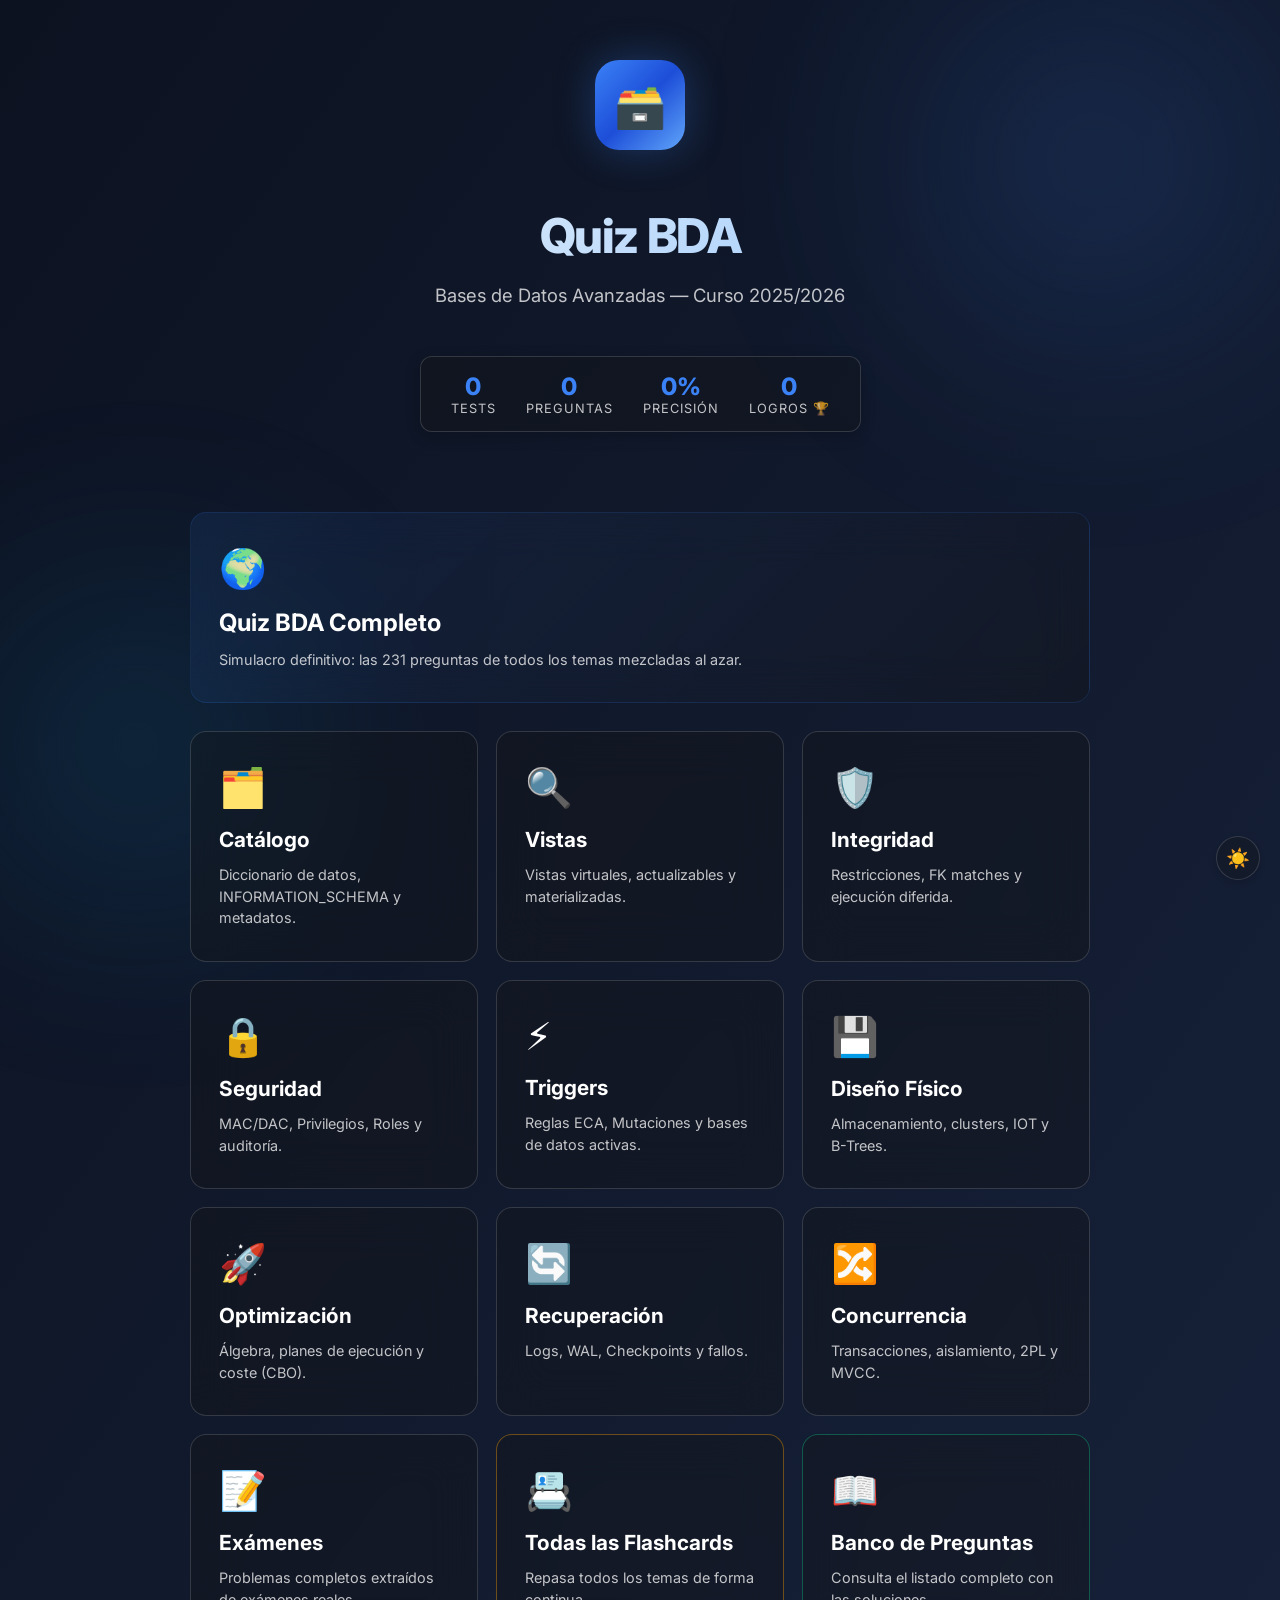
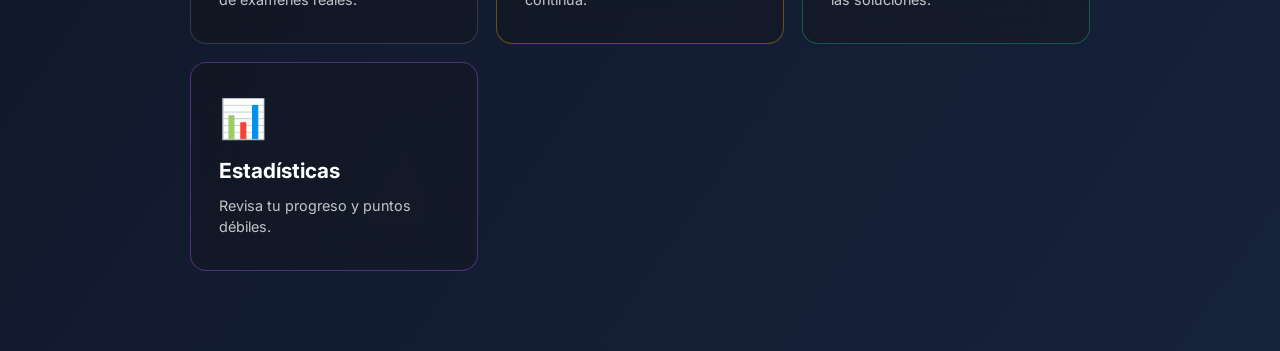
==== index.html @ 06d19cf5 "initial commit" ====
<!DOCTYPE html>
<html lang="es">
<head>
  <meta charset="UTF-8">
  <meta name="viewport" content="width=device-width, initial-scale=1.0">
  <title>Quiz BDA — Portal de Estudio</title>
  <meta name="description" content="Portal de estudio interactivo para Bases de Datos Avanzadas. Quizzes, estadísticas y banco de preguntas para preparar el examen.">
  <link href="https://fonts.googleapis.com/css2?family=Inter:wght@300;400;500;600;700;800&display=swap" rel="stylesheet">
  <link rel="stylesheet" href="shared/shared.css">
  <script src="shared/shared.js"></script>
  <style>
    :root {
      --bg-primary: #0a0e1a;
      --bg-secondary: #111827;
      --bg-card: #1a1f35;
      --text-primary: #f3f4f6;
      --text-secondary: #9ca3af;
      --accent: #3b82f6;
      --accent-glow: rgba(59, 130, 246, 0.3);
      --radius-lg: 16px;
      --radius-xl: 24px;
      --border-subtle: rgba(255, 255, 255, 0.08);
    }
    html {
      background: #0c1220;
      overscroll-behavior: none;
    }
    body {
      margin: 0;
      padding: 0;
      font-family: 'Inter', -apple-system, system-ui, sans-serif;
      background: linear-gradient(125deg, #0c1220, #1a2744, #0d3b66, #1b2838);
      color: var(--text-primary);
      min-height: 100vh;
    }
    .bg-glow {
      position: fixed;
      border-radius: 50%;
      filter: blur(120px);
      opacity: 0.4;
      pointer-events: none;
      z-index: 0;
    }
    .bg-glow-1 {
      width: 500px; height: 500px;
      background: radial-gradient(circle, rgba(59,130,246,0.25), transparent 70%);
      top: -10%; right: -5%;
    }
    .bg-glow-2 {
      width: 400px; height: 400px;
      background: radial-gradient(circle, rgba(14,165,233,0.2), transparent 70%);
      bottom: -5%; left: -5%;
    }
    .container {
      max-width: 900px;
      margin: 0 auto;
      padding: 60px 24px 80px;
      position: relative;
      z-index: 1;
    }
    .hero {
      text-align: center;
      margin-bottom: 50px;
    }
    .hero-badge {
      display: inline-flex;
      align-items: center;
      justify-content: center;
      width: 90px;
      height: 90px;
      border-radius: var(--radius-xl);
      background: linear-gradient(135deg, #3b82f6, #1d4ed8, #60a5fa);
      box-shadow: 0 0 40px var(--accent-glow);
      margin-bottom: 24px;
      animation: pulse-glow 3s ease-in-out infinite;
    }
    @keyframes pulse-glow {
      0%, 100% { box-shadow: 0 0 20px var(--accent-glow); }
      50% { box-shadow: 0 0 50px var(--accent-glow); }
    }
    .hero-icon { font-size: 42px; }
    .hero-title {
      font-size: clamp(2rem, 5vw, 3rem);
      font-weight: 800;
      background: linear-gradient(135deg, #f1f5f9, #93c5fd);
      -webkit-background-clip: text;
      -webkit-text-fill-color: transparent;
      letter-spacing: -0.03em;
      margin-bottom: 8px;
    }
    .hero-subtitle {
      font-size: 1.15rem;
      color: var(--text-secondary);
      font-weight: 400;
      margin-bottom: 24px;
    }
    /* Stats Widget Container */
    .stats-container {
      display: flex;
      justify-content: center;
      margin-bottom: 50px;
    }
    /* Bento Grid */
    .bento-grid {
      display: grid;
      grid-template-columns: repeat(2, 1fr);
      gap: 18px;
    }
    .bento-card {
      background: rgba(20, 20, 20, 0.35);
      backdrop-filter: blur(24px);
      -webkit-backdrop-filter: blur(24px);
      border: 1px solid var(--border-subtle);
      border-radius: var(--radius-lg);
      padding: 32px 28px;
      text-decoration: none;
      color: var(--text-primary);
      display: flex;
      flex-direction: column;
      gap: 12px;
      transition: all 0.35s cubic-bezier(0.4, 0, 0.2, 1);
      position: relative;
      overflow: hidden;
    }
    .bento-card::before {
      content: '';
      position: absolute;
      inset: 0;
      background: linear-gradient(135deg, rgba(59,130,246,0.15), transparent);
      opacity: 0;
      transition: opacity 0.3s;
    }
    .bento-card:hover {
      transform: translateY(-6px);
      box-shadow: 0 20px 40px rgba(0, 0, 0, 0.4), 0 0 30px var(--accent-glow);
      border-color: rgba(59, 130, 246, 0.3);
    }
    .bento-card:hover::before { opacity: 1; }
    .bento-card > * { position: relative; z-index: 1; }
    .bento-card-icon { font-size: 2.4rem; margin-bottom: 4px; }
    .bento-card-title { font-size: 1.3rem; font-weight: 700; }
    .bento-card-desc { font-size: 0.9rem; color: var(--text-secondary); line-height: 1.5; }
    .bento-card.featured {
      grid-column: 1 / -1;
      background: linear-gradient(135deg, rgba(59,130,246,0.1), rgba(20,20,20,0.35));
      border-color: rgba(59, 130, 246, 0.15);
    }
    .bento-card.featured .bento-card-title {
      font-size: 1.5rem;
    }
    .bento-card-badge {
      display: inline-block;
      padding: 4px 12px;
      background: rgba(59,130,246,0.15);
      color: #93c5fd;
      border-radius: 50px;
      font-size: 0.75rem;
      font-weight: 600;
      text-transform: uppercase;
      letter-spacing: 0.05em;
    }
    @media (max-width: 640px) {
      .bento-grid {
        grid-template-columns: 1fr;
      }
      .hero-badge {
        width: 70px; height: 70px;
      }
      .hero-icon { font-size: 32px; }
      .bento-card { padding: 24px 20px; }
      .container { padding: 40px 16px 60px; }
    }
    /* Light Theme */
    body.light-theme {
      background: #f0f4f8;
    }
    body.light-theme .bento-card {
      background: #ffffff;
      border-color: rgba(0,0,0,0.08);
      box-shadow: 0 2px 8px rgba(0,0,0,0.05);
    }
    body.light-theme .bento-card:hover {
      box-shadow: 0 12px 30px rgba(0,0,0,0.12);
    }
    body.light-theme .bento-card::before {
      background: linear-gradient(135deg, rgba(59,130,246,0.05), transparent);
    }
    body.light-theme .hero-title {
      background: none;
      -webkit-text-fill-color: #111827;
    }
    body.light-theme .bento-card-title { color: #111827; }
    body.light-theme .bento-card-desc { color: #6b7280; }
  </style>
</head>
<body>
  <div class="bg-glow bg-glow-1"></div>
  <div class="bg-glow bg-glow-2"></div>

  <div class="container">
    <div class="hero">
      <div class="hero-badge"><span class="hero-icon">🗃️</span></div>
      <h1 class="hero-title">Quiz BDA</h1>
      <p class="hero-subtitle">Bases de Datos Avanzadas — Curso 2025/2026</p>
    </div>

    <div class="stats-container">
      <div id="stats-widget"></div>
    </div>

    <div class="bento-grid" style="grid-template-columns: repeat(auto-fit, minmax(250px, 1fr));">
      <!-- GLOBAL Y HERRAMIENTAS FRONTALES -->
      <a href="quiz-bda/index.html?mode=all" class="bento-card featured" style="grid-column: 1 / -1; margin-bottom: 10px;">
        <span class="bento-card-icon">🌍</span>
        <span class="bento-card-title">Quiz BDA Completo</span>
        <span class="bento-card-desc">Simulacro definitivo: las 231 preguntas de todos los temas mezcladas al azar.</span>
      </a>
      <a href="quiz-bda/index.html?mode=category&category=catalogo" class="bento-card">
        <span class="bento-card-icon">🗂️</span>
        <span class="bento-card-title">Catálogo</span>
        <span class="bento-card-desc">Diccionario de datos, INFORMATION_SCHEMA y metadatos.</span>
      </a>
      <a href="quiz-bda/index.html?mode=category&category=vistas" class="bento-card">
        <span class="bento-card-icon">🔍</span>
        <span class="bento-card-title">Vistas</span>
        <span class="bento-card-desc">Vistas virtuales, actualizables y materializadas.</span>
      </a>
      <a href="quiz-bda/index.html?mode=category&category=integridade" class="bento-card">
        <span class="bento-card-icon">🛡️</span>
        <span class="bento-card-title">Integridad</span>
        <span class="bento-card-desc">Restricciones, FK matches y ejecución diferida.</span>
      </a>
      <a href="quiz-bda/index.html?mode=category&category=seguridade" class="bento-card">
        <span class="bento-card-icon">🔒</span>
        <span class="bento-card-title">Seguridad</span>
        <span class="bento-card-desc">MAC/DAC, Privilegios, Roles y auditoría.</span>
      </a>
      <a href="quiz-bda/index.html?mode=category&category=activas" class="bento-card">
        <span class="bento-card-icon">⚡</span>
        <span class="bento-card-title">Triggers</span>
        <span class="bento-card-desc">Reglas ECA, Mutaciones y bases de datos activas.</span>
      </a>
      <a href="quiz-bda/index.html?mode=category&category=desenofisico" class="bento-card">
        <span class="bento-card-icon">💾</span>
        <span class="bento-card-title">Diseño Físico</span>
        <span class="bento-card-desc">Almacenamiento, clusters, IOT y B-Trees.</span>
      </a>
      <a href="quiz-bda/index.html?mode=category&category=optimizacion" class="bento-card">
        <span class="bento-card-icon">🚀</span>
        <span class="bento-card-title">Optimización</span>
        <span class="bento-card-desc">Álgebra, planes de ejecución y coste (CBO).</span>
      </a>
      <a href="quiz-bda/index.html?mode=category&category=recuperacion" class="bento-card">
        <span class="bento-card-icon">🔄</span>
        <span class="bento-card-title">Recuperación</span>
        <span class="bento-card-desc">Logs, WAL, Checkpoints y fallos.</span>
      </a>
      <a href="quiz-bda/index.html?mode=category&category=concorrencia" class="bento-card">
        <span class="bento-card-icon">🔀</span>
        <span class="bento-card-title">Concurrencia</span>
        <span class="bento-card-desc">Transacciones, aislamiento, 2PL y MVCC.</span>
      </a>
      <a href="quiz-bda/index.html?mode=category&category=examen" class="bento-card">
        <span class="bento-card-icon">📝</span>
        <span class="bento-card-title">Exámenes</span>
        <span class="bento-card-desc">Problemas completos extraídos de exámenes reales.</span>
      </a>

      <!-- HERRAMIENTAS -->
      <a href="shared/flashcards.html" class="bento-card" style="border-color: rgba(245, 158, 11, 0.4);">
        <span class="bento-card-icon">📇</span>
        <span class="bento-card-title">Todas las Flashcards</span>
        <span class="bento-card-desc">Repasa todos los temas de forma continua.</span>
      </a>
      <a href="banco-preguntas/index.html" class="bento-card" style="border-color: rgba(16, 185, 129, 0.4);">
        <span class="bento-card-icon">📖</span>
        <span class="bento-card-title">Banco de Preguntas</span>
        <span class="bento-card-desc">Consulta el listado completo con las soluciones.</span>
      </a>
      <a href="estadisticas/index.html" class="bento-card" style="border-color: rgba(168, 85, 247, 0.4);">
        <span class="bento-card-icon">📊</span>
        <span class="bento-card-title">Estadísticas</span>
        <span class="bento-card-desc">Revisa tu progreso y puntos débiles.</span>
      </a>
    </div>
  </div>

  <!-- Modal Chooser -->
  <div id="choice-modal" class="modal-overlay hidden">
    <div class="modal-content">
      <button class="modal-close" id="modal-close">✕</button>
      <div class="modal-badge"><span id="modal-icon">🗂️</span></div>
      <h2 class="modal-title" id="modal-title">Catálogo</h2>
      <p class="modal-subtitle">¿Cómo quieres estudiar este tema?</p>
      
      <div class="modal-options">
        <button class="modal-option-btn primary" id="btn-start-quiz">
          <span class="btn-emoji">📝</span>
          <div class="btn-text">
            <strong>Cuestionario</strong>
            <span>Preguntas con opciones y justificación</span>
          </div>
        </button>
        <button class="modal-option-btn secondary" id="btn-start-flashcards">
          <span class="btn-emoji">📇</span>
          <div class="btn-text">
            <strong>Flashcards</strong>
            <span>Tarjetas de memoria rápida por delante y por detrás</span>
          </div>
        </button>
      </div>
    </div>
  </div>

  <style>
    .modal-overlay {
      position: fixed; inset: 0; background: rgba(0,0,0,0.7); backdrop-filter: blur(8px);
      display: flex; align-items: center; justify-content: center; z-index: 1000;
      opacity: 1; transition: opacity 0.3s;
    }
    .modal-overlay.hidden { opacity: 0; pointer-events: none; }
    .modal-content {
      background: var(--bg-card); border: 1px solid var(--border-subtle);
      border-radius: var(--radius-xl); padding: 40px; text-align: center;
      max-width: 440px; width: 90%; position: relative;
      transform: translateY(0) scale(1); transition: transform 0.3s cubic-bezier(0.175, 0.885, 0.32, 1.275);
      box-shadow: 0 20px 50px rgba(0,0,0,0.5);
    }
    .modal-overlay.hidden .modal-content { transform: translateY(30px) scale(0.95); }
    .modal-close {
      position: absolute; top: 16px; right: 16px; background: none; border: none;
      color: var(--text-secondary); font-size: 1.2rem; cursor: pointer;
    }
    .modal-close:hover { color: var(--text-primary); }
    .modal-badge {
      width: 70px; height: 70px; border-radius: 50%; background: var(--accent-glow);
      display: inline-flex; align-items: center; justify-content: center; font-size: 2rem;
      margin-bottom: 16px; border: 1px solid rgba(59,130,246,0.3);
    }
    .modal-title { font-size: 1.8rem; margin-bottom: 8px; color: var(--text-primary); font-weight: 800; }
    .modal-subtitle { color: var(--text-secondary); margin-bottom: 30px; font-size: 0.95rem; }
    .modal-options { display: flex; flex-direction: column; gap: 12px; }
    .modal-option-btn {
      display: flex; align-items: center; gap: 16px; padding: 16px;
      border-radius: var(--radius-lg); border: 1px solid var(--border-subtle);
      background: rgba(255,255,255,0.03); cursor: pointer; transition: all 0.2s; text-align: left; color: var(--text-primary); font-family: inherit;
    }
    .modal-option-btn:hover { background: rgba(255,255,255,0.08); border-color: var(--accent); transform: translateY(-2px); }
    .modal-option-btn.primary:hover { border-color: #10b981; background: rgba(16,185,129,0.1); }
    .modal-option-btn.secondary:hover { border-color: #3b82f6; background: rgba(59,130,246,0.1); }
    .btn-emoji { font-size: 1.8rem; }
    .btn-text { display: flex; flex-direction: column; }
    .btn-text strong { font-size: 1.05rem; margin-bottom: 4px; }
    .btn-text span { font-size: 0.8rem; color: var(--text-secondary); }
  </style>

  <script>
    document.addEventListener('DOMContentLoaded', () => {
      window.QuizStats.load();
      window.QuizStats.renderIndexWidget('stats-widget');

      const modal = document.getElementById('choice-modal');
      const closeBtn = document.getElementById('modal-close');
      const titleEl = document.getElementById('modal-title');
      const iconEl = document.getElementById('modal-icon');
      const btnQuiz = document.getElementById('btn-start-quiz');
      const btnFlash = document.getElementById('btn-start-flashcards');

      let currentCategory = null;

      document.querySelectorAll('.bento-card').forEach(card => {
        card.addEventListener('click', (e) => {
          const href = card.getAttribute('href');
          if (href && href.includes('?mode=category&category=')) {
            e.preventDefault();
            const urlParams = new URLSearchParams(href.split('?')[1]);
            currentCategory = urlParams.get('category');
            titleEl.textContent = card.querySelector('.bento-card-title').textContent;
            iconEl.textContent = card.querySelector('.bento-card-icon').textContent;
            modal.classList.remove('hidden');
          }
        });
      });

      closeBtn.addEventListener('click', () => modal.classList.add('hidden'));
      modal.addEventListener('click', (e) => {
        if (e.target === modal) modal.classList.add('hidden');
      });

      btnQuiz.addEventListener('click', () => {
        window.location.href = `quiz-bda/index.html?mode=category&category=${currentCategory}`;
      });

      btnFlash.addEventListener('click', () => {
        window.location.href = `shared/flashcards.html?topic=${currentCategory}`;
      });
    });
  </script>
</body>
</html>
---- shared/shared.css ----
/* ====================================================
   GLOBAL GLASSMORPHISM OVERRIDES (Premium Bento Box)
   Quiz BDA 2026
   ==================================================== */
body:not(.light-theme) {
  --bg-primary: transparent !important;
  --bg-secondary: rgba(20, 20, 20, 0.3) !important;
  --bg-card: rgba(20, 20, 20, 0.35) !important;
  --bg-card-hover: rgba(40, 40, 40, 0.45) !important;
  --bg-glass: rgba(20, 20, 20, 0.25) !important;
  --bg-option: rgba(0, 0, 0, 0.25) !important;
  --bg-option-hover: rgba(255, 255, 255, 0.15) !important;

  --accent-primary: #fff !important;
  --accent-primary-soft: rgba(255, 255, 255, 0.15) !important;
  --accent-primary-glow: rgba(255, 255, 255, 0.3) !important;
  --accent-secondary: #f0f0f0 !important;
  --accent-gradient: linear-gradient(135deg, rgba(255,255,255,0.4), rgba(255,255,255,0.05)) !important;

  --color-correct: #10b981 !important;
  --color-correct-soft: rgba(16, 185, 129, 0.2) !important;
  --color-correct-border: rgba(16, 185, 129, 0.6) !important;
  --color-wrong: #ef4444 !important;
  --color-wrong-soft: rgba(239, 68, 68, 0.2) !important;
  --color-wrong-border: rgba(239, 68, 68, 0.6) !important;

  --text-primary: #ffffff !important;
  --text-secondary: rgba(255, 255, 255, 0.75) !important;
  --text-tertiary: rgba(255, 255, 255, 0.5) !important;
  --text-accent: #ffffff !important;

  --border-subtle: rgba(255, 255, 255, 0.15) !important;
  --border-medium: rgba(255, 255, 255, 0.25) !important;

  --shadow-sm: 0 4px 15px rgba(0,0,0,0.2) !important;
  --shadow-md: 0 10px 30px rgba(0,0,0,0.4) !important;
  --shadow-lg: 0 20px 40px rgba(0,0,0,0.5) !important;
  --shadow-glow: 0 0 25px rgba(255, 255, 255, 0.15) !important;
}

body:not(.light-theme) {
  background: linear-gradient(125deg, #0c1220, #1a2744, #0d3b66, #1b2838) !important;
  background-size: 400% 400% !important;
  animation: gradientBG 20s ease infinite !important;
}

@keyframes gradientBG {
  0% { background-position: 0% 50%; }
  50% { background-position: 100% 50%; }
  100% { background-position: 0% 50%; }
}

body:not(.light-theme) .mode-card, 
body:not(.light-theme) .question-card, 
body:not(.light-theme) .category-btn, 
body:not(.light-theme) .justification-body,
body:not(.light-theme) .custom-modal-box {
  backdrop-filter: blur(24px);
  -webkit-backdrop-filter: blur(24px);
  box-shadow: 0 10px 30px -10px rgba(0, 0, 0, 0.5);
  background: var(--bg-card) !important;
  border-color: var(--border-subtle) !important;
}

body:not(.light-theme) .quiz-header {
  background: rgba(20, 20, 20, 0.2) !important;
  backdrop-filter: blur(24px) !important;
  -webkit-backdrop-filter: blur(24px) !important;
  border-bottom: 1px solid var(--border-subtle) !important;
}

body:not(.light-theme) .logo-badge {
  background: rgba(255,255,255,0.1) !important;
  border: 1px solid rgba(255,255,255,0.2) !important;
  backdrop-filter: blur(10px);
  box-shadow: var(--shadow-glow) !important;
}

body:not(.light-theme) .landing-title {
  background: linear-gradient(135deg, #ffffff, #93c5fd) !important;
  -webkit-background-clip: text !important;
  -webkit-text-fill-color: transparent !important;
  text-shadow: 0 4px 20px rgba(0,0,0,0.3);
}

body:not(.light-theme) .bg-glow-1 { background: radial-gradient(circle, rgba(59, 130, 246, 0.7), transparent 70%) !important; }
body:not(.light-theme) .bg-glow-2 { background: radial-gradient(circle, rgba(14, 165, 233, 0.7), transparent 70%) !important; }
body:not(.light-theme) .bg-glow-3 { background: radial-gradient(circle, rgba(99, 102, 241, 0.7), transparent 70%) !important; }

body:not(.light-theme) .option-btn {
  background: rgba(0,0,0,0.2) !important;
  backdrop-filter: blur(10px);
}
body:not(.light-theme) .option-btn:not(.answered):hover {
  background: rgba(255,255,255,0.15) !important;
  border-color: rgba(255,255,255,0.4) !important;
}

/* LIGHT THEME GLOBALS */
body.light-theme {
  --bg-primary: #f0f4f8;
  --bg-secondary: #ffffff;
  --bg-card: #ffffff;
  --text-primary: #111827;
  --text-secondary: #4b5563;
  --border-subtle: rgba(0, 0, 0, 0.1);
  --accent-hover: #2563eb;
}

body.light-theme .quiz-card:hover {
  box-shadow: 0 20px 40px rgba(0, 0, 0, 0.1);
  background: #ffffff;
}

body.light-theme .question-card {
  box-shadow: 0 4px 6px rgba(0,0,0,0.05);
}

/* Theme Toggle Button */
.theme-toggle {
  position: fixed;
  bottom: 20px;
  right: 20px;
  background: var(--bg-secondary);
  border: 1px solid var(--border-subtle);
  color: var(--text-primary);
  width: 44px;
  height: 44px;
  border-radius: 50%;
  cursor: pointer;
  display: flex;
  align-items: center;
  justify-content: center;
  font-size: 1.2rem;
  z-index: 1000;
  box-shadow: 0 4px 6px rgba(0,0,0,0.1);
  transition: all 0.3s ease;
}

.theme-toggle:hover {
  transform: scale(1.1);
}

/* Achievements Notification */
.achievement-toast {
  position: fixed;
  bottom: -100px;
  left: 50%;
  transform: translateX(-50%);
  background: linear-gradient(135deg, #3b82f6 0%, #1d4ed8 100%);
  color: #fff;
  padding: 15px 25px;
  border-radius: 30px;
  font-weight: bold;
  display: flex;
  align-items: center;
  gap: 15px;
  box-shadow: 0 10px 20px rgba(59, 130, 246, 0.3);
  z-index: 9999;
  transition: bottom 0.5s cubic-bezier(0.175, 0.885, 0.32, 1.275);
}

.achievement-toast.show {
  bottom: 30px;
}

/* Stats Widget on Index */
.stats-widget {
  background: var(--bg-card);
  border: 1px solid var(--border-subtle);
  border-radius: 12px;
  padding: 15px 30px;
  display: inline-flex;
  gap: 30px;
  margin-bottom: 30px;
  box-shadow: 0 4px 15px rgba(0,0,0,0.2);
}

.stat-item {
  display: flex;
  flex-direction: column;
  align-items: center;
}

.stat-value {
  font-size: 1.5rem;
  font-weight: 800;
  color: var(--accent);
}

.stat-label {
  font-size: 0.8rem;
  color: var(--text-secondary);
  text-transform: uppercase;
  letter-spacing: 1px;
}

/* Light Mode Overrides for Quizzes & Banco */
body.light-theme h1,
body.light-theme .landing-title,
body.light-theme .module-title {
  background: none !important;
  -webkit-text-fill-color: var(--text-primary) !important;
  color: var(--text-primary) !important;
}

body.light-theme .quiz-header {
  background: rgba(255, 255, 255, 0.85);
  border-bottom: 1px solid #e5e7eb;
}

body.light-theme .option-btn {
  background: #f9fafb;
  border-color: #d1d5db;
  color: #111827;
}

body.light-theme .option-btn:not(.answered):hover {
  background: #f3f4f6;
  border-color: #3b82f6;
}

body.light-theme .option-btn.correct {
  background: #d1fae5;
  border-color: #10b981;
}
body.light-theme .option-btn.wrong {
  background: #fee2e2;
  border-color: #ef4444;
}

body.light-theme .justification-text,
body.light-theme .justification {
  color: #374151 !important;
}

body.light-theme .justification {
  background: rgba(59, 130, 246, 0.08) !important;
}

body.light-theme .option-item {
  background: #f9fafb;
  color: #111827;
}

body.light-theme .option-item.correct {
  background: #d1fae5;
  color: #047857;
  border-color: #10b981;
}
body.light-theme .option-item.incorrect {
  background: #f9fafb;
  color: #111827;
  border-color: #e5e7eb;
}

/* ====================================================
   MOBILE RESPONSIVE OVERRIDES
   ==================================================== */
@media (max-width: 600px) {
  .stats-widget {
    padding: 12px !important;
    gap: 15px !important;
    width: 100% !important;
    box-sizing: border-box !important;
    justify-content: space-around !important;
  }
  .stat-value {
    font-size: 1.2rem !important;
  }
  .stat-label {
    font-size: 0.65rem !important;
  }
  
  .back-to-portal {
    top: 15px !important;
    left: 15px !important;
    padding: 6px 12px !important;
    font-size: 0.8rem !important;
    background: rgba(0, 0, 0, 0.5) !important;
    backdrop-filter: blur(5px) !important;
    z-index: 999 !important;
  }
  
  .landing-content {
    padding-top: 80px !important;
    padding-bottom: 30px !important;
  }
  .logo-badge {
    width: 60px !important;
    height: 60px !important;
    margin-bottom: 15px !important;
  }
  .logo-icon {
    font-size: 28px !important;
  }
  .landing-title {
    font-size: 1.8rem !important;
  }
  .landing-subtitle {
    font-size: 0.95rem !important;
    margin-bottom: 20px !important;
  }
  
  .mode-cards {
    grid-template-columns: 1fr !important;
    gap: 12px !important;
  }
  .mode-card {
    padding: 15px 12px !important;
  }
  .mode-card-icon {
    font-size: 1.5rem !important;
    margin-bottom: 8px !important;
  }
  .mode-card-title {
    font-size: 1rem !important;
    margin-bottom: 4px !important;
  }
  .mode-card-desc {
    font-size: 0.8rem !important;
    margin-bottom: 8px !important;
  }
  
  .quiz-body {
    padding: 20px 15px 40px !important;
  }
  .question-text {
    font-size: 1.1rem !important;
    margin-bottom: 20px !important;
  }
  .option-btn {
    padding: 12px 15px !important;
    font-size: 0.85rem !important;
    gap: 10px !important;
  }
  .option-letter {
    width: 28px !important;
    height: 28px !important;
    font-size: 0.75rem !important;
  }
  
  .quiz-header {
    padding: 12px 15px !important;
    gap: 10px !important;
  }
  .quiz-progress-info, .score-display {
    font-size: 0.8rem !important;
  }
  
  .question-actions:not(.hidden) {
    position: fixed !important;
    bottom: 0 !important;
    left: 0 !important;
    right: 0 !important;
    padding: 15px 20px !important;
    background: rgba(12, 18, 32, 0.95) !important;
    backdrop-filter: blur(10px) !important;
    border-top: 1px solid rgba(255, 255, 255, 0.1) !important;
    z-index: 100 !important;
    margin-top: 0 !important;
    display: flex !important;
    justify-content: space-between !important;
    gap: 12px !important;
    box-shadow: 0 -5px 20px rgba(0,0,0,0.3) !important;
  }
  .question-actions .btn-primary, 
  .question-actions .btn-secondary {
    flex: 1 !important;
    margin: 0 !important;
    text-align: center !important;
    padding: 14px 20px !important;
    font-size: 1rem !important;
  }
  
  .question-card {
    padding: 16px !important;
  }
  .question-header {
    flex-direction: column !important;
    gap: 8px !important;
  }
  .options-list .option-item {
    padding: 10px 12px !important;
    font-size: 0.85rem !important;
  }
}

/* Custom Modal Styles */
.custom-modal-overlay {
  position: fixed;
  top: 0; left: 0; right: 0; bottom: 0;
  background: rgba(10, 14, 26, 0.85);
  backdrop-filter: blur(8px);
  display: flex;
  align-items: center;
  justify-content: center;
  z-index: 100000;
  opacity: 0;
  pointer-events: none;
  transition: opacity 0.3s ease;
}

.custom-modal-overlay.show {
  opacity: 1;
  pointer-events: auto;
}

.custom-modal-box {
  background: var(--bg-card, #1a1f35);
  border: 1px solid var(--border-subtle, rgba(255, 255, 255, 0.08));
  border-radius: var(--radius-lg, 16px);
  padding: 30px;
  max-width: 450px;
  width: 90%;
  text-align: center;
  box-shadow: 0 20px 40px rgba(0, 0, 0, 0.5);
  transform: translateY(20px) scale(0.95);
  transition: all 0.3s cubic-bezier(0.34, 1.56, 0.64, 1);
}

.custom-modal-overlay.show .custom-modal-box {
  transform: translateY(0) scale(1);
}

.custom-modal-title {
  font-size: 1.4rem;
  font-weight: 700;
  margin: 0 0 15px 0;
  color: var(--text-primary, #f3f4f6);
}

.custom-modal-desc {
  font-size: 1rem;
  color: var(--text-secondary, #9ca3af);
  margin: 0 0 25px 0;
  line-height: 1.5;
}

.custom-modal-actions {
  display: flex;
  gap: 15px;
  justify-content: center;
  flex-wrap: wrap;
}

.custom-modal-btn {
  padding: 12px 24px;
  border-radius: 8px;
  font-weight: 600;
  font-size: 1rem;
  cursor: pointer;
  border: none;
  font-family: inherit;
  transition: all 0.2s;
}

.custom-modal-btn.primary {
  background: #3b82f6;
  color: #fff;
}
.custom-modal-btn.primary:hover {
  background: #2563eb;
  transform: translateY(-2px);
}

.custom-modal-btn.secondary {
  background: transparent;
  color: var(--text-primary, #fff);
  border: 1px solid rgba(255, 255, 255, 0.2);
}
.custom-modal-btn.secondary:hover {
  background: rgba(255, 255, 255, 0.05);
  transform: translateY(-2px);
}

.custom-modal-btn.danger {
  background: transparent;
  color: #ef4444;
  border: 1px solid rgba(239, 68, 68, 0.3);
}
.custom-modal-btn.danger:hover {
  background: rgba(239, 68, 68, 0.1);
  transform: translateY(-2px);
}

/* Resume Test Persistent Button */
.resume-test-btn {
  position: fixed;
  bottom: 24px;
  left: 24px;
  padding: 14px 24px;
  border-radius: 50px;
  background: linear-gradient(135deg, #3b82f6, #1d4ed8);
  color: #fff;
  border: 1px solid rgba(255, 255, 255, 0.2);
  cursor: pointer;
  z-index: 9999;
  box-shadow: 0 8px 20px rgba(59, 130, 246, 0.3);
  font-weight: 600;
  font-size: 1rem;
  display: flex;
  align-items: center;
  gap: 10px;
  transition: all 0.3s cubic-bezier(0.34, 1.56, 0.64, 1);
  font-family: inherit;
}

.resume-test-btn:hover {
  transform: translateY(-3px) scale(1.02);
  box-shadow: 0 12px 25px rgba(59, 130, 246, 0.4);
}

@media (max-width: 600px) {
  .resume-test-btn {
    bottom: 20px;
    left: 50%;
    transform: translateX(-50%);
    width: max-content;
    padding: 12px 20px;
  }
  .resume-test-btn:hover {
    transform: translateX(-50%) translateY(-3px) scale(1.02);
  }
}

@media (max-width: 768px) {
  .question-card {
    animation: fadeInMobile 0.4s cubic-bezier(0.4, 0, 0.2, 1) !important;
  }
}
@keyframes fadeInMobile {
  from { opacity: 0; }
  to { opacity: 1; }
}

/* Light Mode Overrides for Buttons */
body.light-theme .back-btn {
  color: var(--text-secondary) !important;
}
body.light-theme .back-btn:hover {
  color: var(--text-primary) !important;
}
body.light-theme .btn-icon {
  background: rgba(0, 0, 0, 0.05) !important;
  color: var(--text-secondary) !important;
}
body.light-theme .btn-icon:hover {
  background: rgba(0, 0, 0, 0.1) !important;
  color: var(--text-primary) !important;
}
body.light-theme #btn-prev {
  color: var(--text-primary) !important;
  border-color: var(--border-subtle) !important;
}
@media (max-width: 768px) {
  body.light-theme .question-actions:not(.hidden) {
    background: rgba(255, 255, 255, 0.95) !important;
    border-top: 1px solid var(--border-subtle) !important;
  }
}
body.light-theme .btn-secondary {
  border-color: var(--border-subtle) !important;
  color: var(--text-primary) !important;
}
body.light-theme .btn-secondary:hover {
  background: #f3f4f6 !important;
}
body.light-theme .back-to-portal {
  background: rgba(0, 0, 0, 0.05) !important;
  color: var(--text-secondary) !important;
}
body.light-theme .back-to-portal:hover {
  background: rgba(0, 0, 0, 0.1) !important;
  color: var(--text-primary) !important;
}
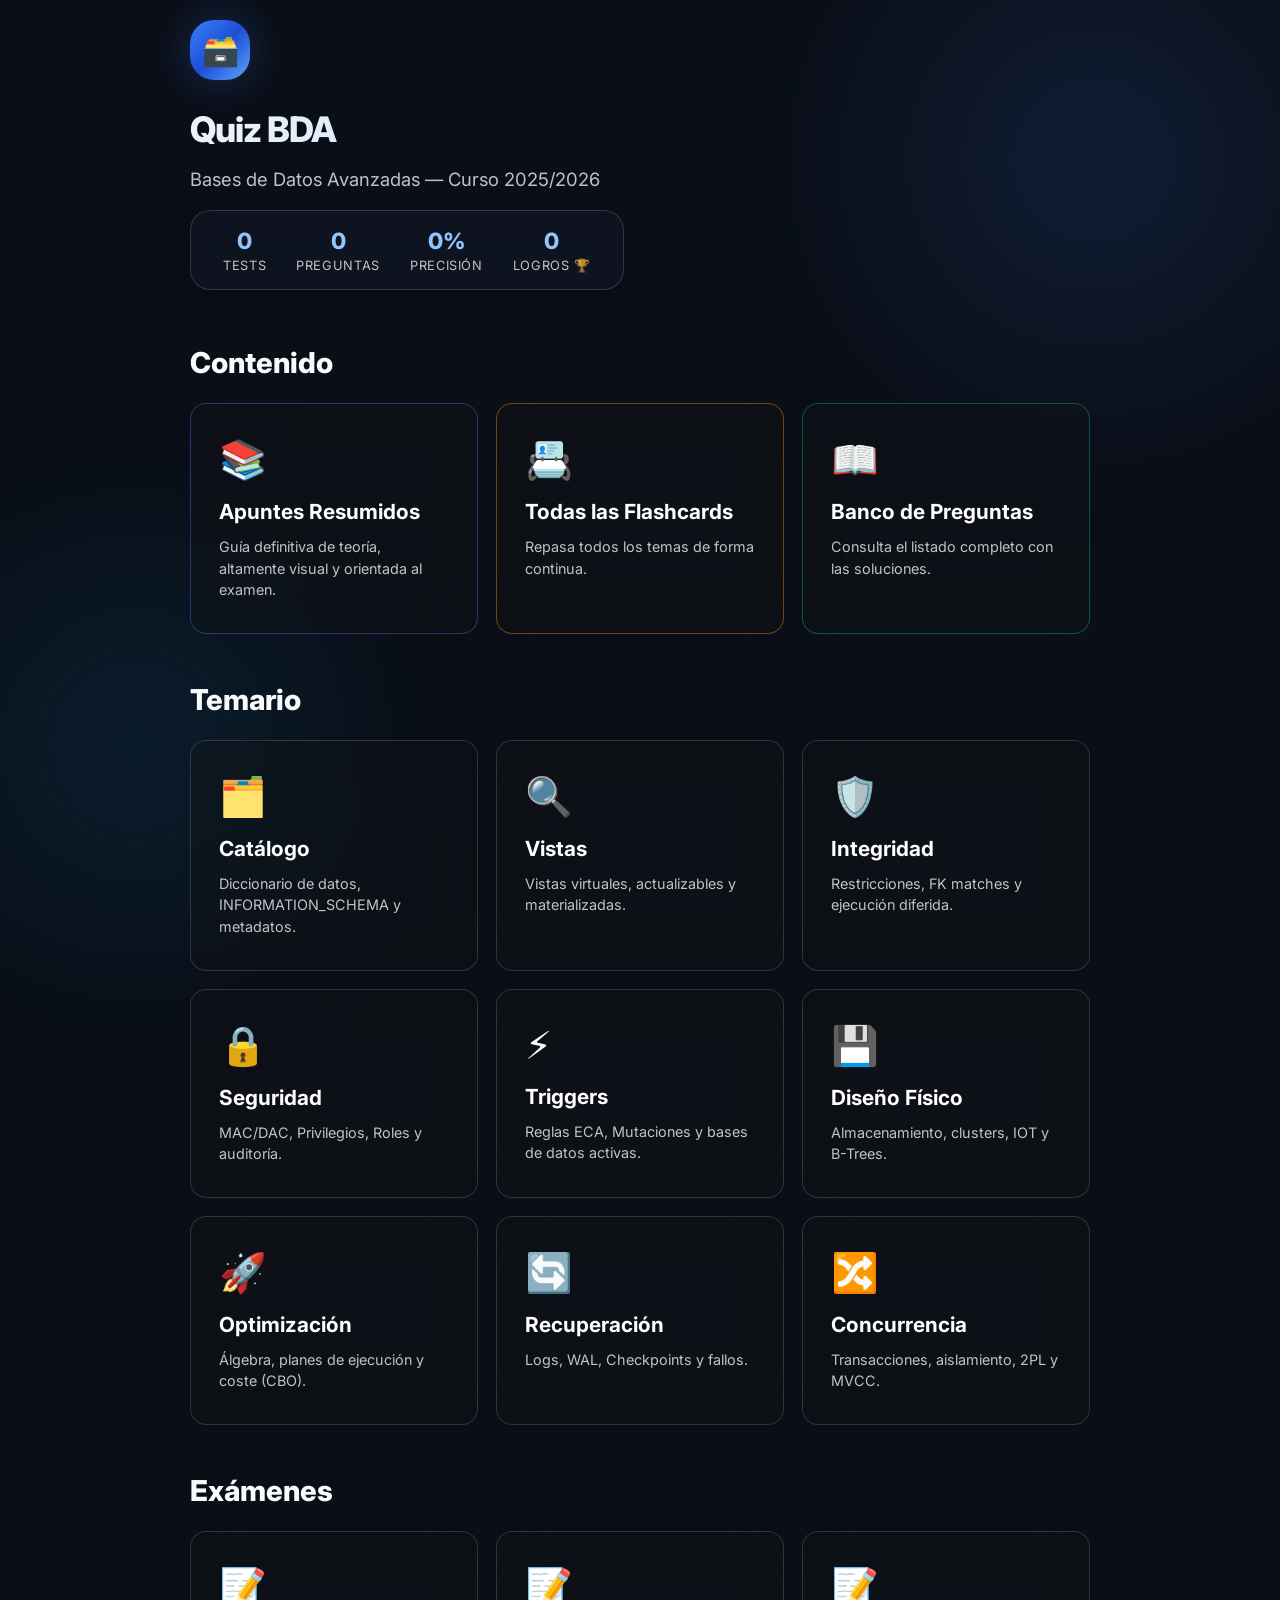
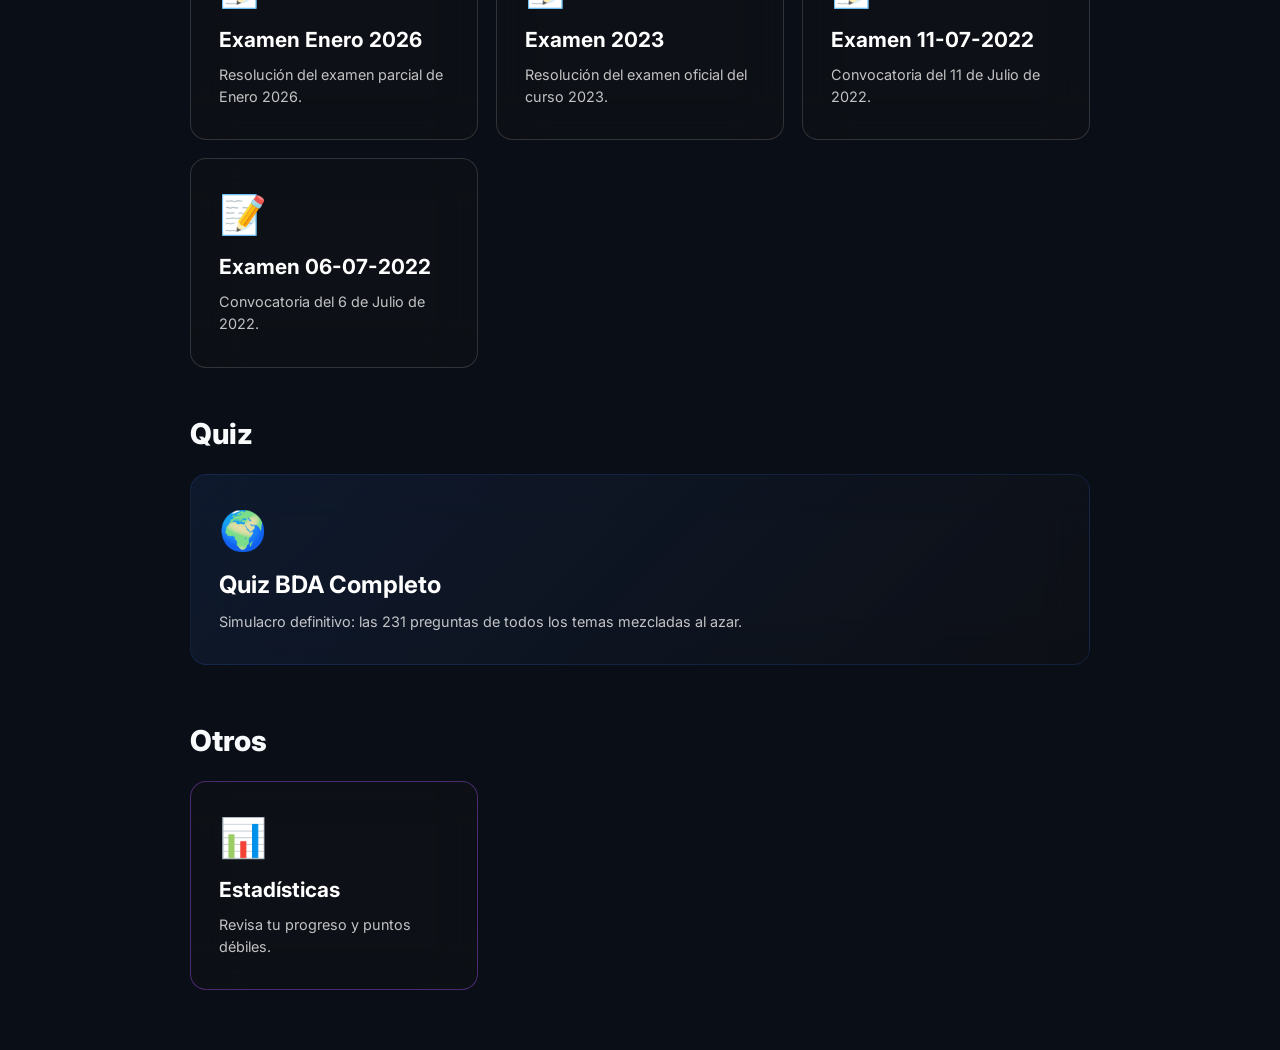
==== commit cf8baf3c: "mejoras ui portal y tema oscuro" ====
--- a/index.html
+++ b/index.html
@@ -22,8 +22,7 @@
       --border-subtle: rgba(255, 255, 255, 0.08);
     }
     html {
-      background: #0c1220;
-      overscroll-behavior: none;
+      background: #0a0e17;
     }
     body {
       margin: 0;
@@ -54,33 +53,33 @@
     .container {
       max-width: 900px;
       margin: 0 auto;
-      padding: 60px 24px 80px;
+      padding: 20px 24px 60px;
       position: relative;
       z-index: 1;
     }
     .hero {
-      text-align: center;
-      margin-bottom: 50px;
+      text-align: left;
+      margin-bottom: 20px;
     }
     .hero-badge {
       display: inline-flex;
       align-items: center;
       justify-content: center;
-      width: 90px;
-      height: 90px;
+      width: 60px;
+      height: 60px;
       border-radius: var(--radius-xl);
       background: linear-gradient(135deg, #3b82f6, #1d4ed8, #60a5fa);
       box-shadow: 0 0 40px var(--accent-glow);
-      margin-bottom: 24px;
+      margin-bottom: 4px;
       animation: pulse-glow 3s ease-in-out infinite;
     }
     @keyframes pulse-glow {
       0%, 100% { box-shadow: 0 0 20px var(--accent-glow); }
       50% { box-shadow: 0 0 50px var(--accent-glow); }
     }
-    .hero-icon { font-size: 42px; }
+    .hero-icon { font-size: 30px; }
     .hero-title {
-      font-size: clamp(2rem, 5vw, 3rem);
+      font-size: clamp(1.6rem, 4vw, 2.2rem);
       font-weight: 800;
       background: linear-gradient(135deg, #f1f5f9, #93c5fd);
       -webkit-background-clip: text;
@@ -92,13 +91,40 @@
       font-size: 1.15rem;
       color: var(--text-secondary);
       font-weight: 400;
-      margin-bottom: 24px;
+      margin-bottom: 12px;
     }
     /* Stats Widget Container */
     .stats-container {
       display: flex;
-      justify-content: center;
-      margin-bottom: 50px;
+      justify-content: flex-start;
+      margin-bottom: 25px;
+    }
+    .stats-widget {
+      display: inline-flex;
+      gap: 30px;
+      padding: 16px 32px;
+      background: rgba(17, 24, 39, 0.6);
+      border-radius: 20px;
+      border: 1px solid var(--border-subtle);
+      backdrop-filter: blur(10px);
+    }
+    .stat-item {
+      display: flex;
+      flex-direction: column;
+      align-items: center;
+      gap: 4px;
+      text-decoration: none;
+    }
+    .stat-value {
+      font-size: 1.4rem;
+      font-weight: 800;
+      color: #93c5fd;
+    }
+    .stat-label {
+      font-size: 0.8rem;
+      color: var(--text-secondary);
+      text-transform: uppercase;
+      letter-spacing: 0.05em;
     }
     /* Bento Grid */
     .bento-grid {
@@ -171,26 +197,22 @@
       .container { padding: 40px 16px 60px; }
     }
     /* Light Theme */
-    body.light-theme {
-      background: #f0f4f8;
-    }
-    body.light-theme .bento-card {
-      background: #ffffff;
-      border-color: rgba(0,0,0,0.08);
-      box-shadow: 0 2px 8px rgba(0,0,0,0.05);
-    }
-    body.light-theme .bento-card:hover {
-      box-shadow: 0 12px 30px rgba(0,0,0,0.12);
-    }
-    body.light-theme .bento-card::before {
-      background: linear-gradient(135deg, rgba(59,130,246,0.05), transparent);
-    }
-    body.light-theme .hero-title {
-      background: none;
-      -webkit-text-fill-color: #111827;
-    }
-    body.light-theme .bento-card-title { color: #111827; }
-    body.light-theme .bento-card-desc { color: #6b7280; }
+    
+    
+    
+    
+    
+    
+    
+    
+    .section-title {
+      grid-column: 1 / -1;
+      font-size: 1.8rem;
+      font-weight: 800;
+      margin: 30px 0 5px 0;
+      color: #f8fafc;
+    }
+
   </style>
 </head>
 <body>
@@ -209,80 +231,106 @@
     </div>
 
     <div class="bento-grid" style="grid-template-columns: repeat(auto-fit, minmax(250px, 1fr));">
-      <!-- GLOBAL Y HERRAMIENTAS FRONTALES -->
+      
+      <h2 class="section-title" style="margin-top: 0;">Contenido</h2>
+      <a href="apuntes/index.html" class="bento-card" style="border-color: rgba(99, 102, 241, 0.4);">
+        <span class="bento-card-icon">📚</span>
+        <span class="bento-card-title">Apuntes Resumidos</span>
+        <span class="bento-card-desc">Guía definitiva de teoría, altamente visual y orientada al examen.</span>
+      </a>
+      <a href="shared/flashcards.html" class="bento-card" style="border-color: rgba(245, 158, 11, 0.4);">
+        <span class="bento-card-icon">📇</span>
+        <span class="bento-card-title">Todas las Flashcards</span>
+        <span class="bento-card-desc">Repasa todos los temas de forma continua.</span>
+      </a>
+      <a href="banco-preguntas/index.html" class="bento-card" style="border-color: rgba(16, 185, 129, 0.4);">
+        <span class="bento-card-icon">📖</span>
+        <span class="bento-card-title">Banco de Preguntas</span>
+        <span class="bento-card-desc">Consulta el listado completo con las soluciones.</span>
+      </a>
+
+      <h2 class="section-title">Temario</h2>
+      <a href="quiz-bda/index.html?mode=category&category=catalogo" class="bento-card">
+        <span class="bento-card-icon">🗂️</span>
+        <span class="bento-card-title">Catálogo</span>
+        <span class="bento-card-desc">Diccionario de datos, INFORMATION_SCHEMA y metadatos.</span>
+      </a>
+      <a href="quiz-bda/index.html?mode=category&category=vistas" class="bento-card">
+        <span class="bento-card-icon">🔍</span>
+        <span class="bento-card-title">Vistas</span>
+        <span class="bento-card-desc">Vistas virtuales, actualizables y materializadas.</span>
+      </a>
+      <a href="quiz-bda/index.html?mode=category&category=integridade" class="bento-card">
+        <span class="bento-card-icon">🛡️</span>
+        <span class="bento-card-title">Integridad</span>
+        <span class="bento-card-desc">Restricciones, FK matches y ejecución diferida.</span>
+      </a>
+      <a href="quiz-bda/index.html?mode=category&category=seguridade" class="bento-card">
+        <span class="bento-card-icon">🔒</span>
+        <span class="bento-card-title">Seguridad</span>
+        <span class="bento-card-desc">MAC/DAC, Privilegios, Roles y auditoría.</span>
+      </a>
+      <a href="quiz-bda/index.html?mode=category&category=activas" class="bento-card">
+        <span class="bento-card-icon">⚡</span>
+        <span class="bento-card-title">Triggers</span>
+        <span class="bento-card-desc">Reglas ECA, Mutaciones y bases de datos activas.</span>
+      </a>
+      <a href="quiz-bda/index.html?mode=category&category=desenofisico" class="bento-card">
+        <span class="bento-card-icon">💾</span>
+        <span class="bento-card-title">Diseño Físico</span>
+        <span class="bento-card-desc">Almacenamiento, clusters, IOT y B-Trees.</span>
+      </a>
+      <a href="quiz-bda/index.html?mode=category&category=optimizacion" class="bento-card">
+        <span class="bento-card-icon">🚀</span>
+        <span class="bento-card-title">Optimización</span>
+        <span class="bento-card-desc">Álgebra, planes de ejecución y coste (CBO).</span>
+      </a>
+      <a href="quiz-bda/index.html?mode=category&category=recuperacion" class="bento-card">
+        <span class="bento-card-icon">🔄</span>
+        <span class="bento-card-title">Recuperación</span>
+        <span class="bento-card-desc">Logs, WAL, Checkpoints y fallos.</span>
+      </a>
+      <a href="quiz-bda/index.html?mode=category&category=concorrencia" class="bento-card">
+        <span class="bento-card-icon">🔀</span>
+        <span class="bento-card-title">Concurrencia</span>
+        <span class="bento-card-desc">Transacciones, aislamiento, 2PL y MVCC.</span>
+      </a>
+
+      <h2 class="section-title">Exámenes</h2>
+      <a href="quiz-bda/index.html?mode=category&category=examen_2026_enero" class="bento-card">
+        <span class="bento-card-icon">📝</span>
+        <span class="bento-card-title">Examen Enero 2026</span>
+        <span class="bento-card-desc">Resolución del examen parcial de Enero 2026.</span>
+      </a>
+      <a href="quiz-bda/index.html?mode=category&category=examen_2023" class="bento-card">
+        <span class="bento-card-icon">📝</span>
+        <span class="bento-card-title">Examen 2023</span>
+        <span class="bento-card-desc">Resolución del examen oficial del curso 2023.</span>
+      </a>
+      <a href="quiz-bda/index.html?mode=category&category=examen_2022_julio_11" class="bento-card">
+        <span class="bento-card-icon">📝</span>
+        <span class="bento-card-title">Examen 11-07-2022</span>
+        <span class="bento-card-desc">Convocatoria del 11 de Julio de 2022.</span>
+      </a>
+      <a href="quiz-bda/index.html?mode=category&category=examen_2022_julio_06" class="bento-card">
+        <span class="bento-card-icon">📝</span>
+        <span class="bento-card-title">Examen 06-07-2022</span>
+        <span class="bento-card-desc">Convocatoria del 6 de Julio de 2022.</span>
+      </a>
+
+      <h2 class="section-title">Quiz</h2>
       <a href="quiz-bda/index.html?mode=all" class="bento-card featured" style="grid-column: 1 / -1; margin-bottom: 10px;">
         <span class="bento-card-icon">🌍</span>
         <span class="bento-card-title">Quiz BDA Completo</span>
         <span class="bento-card-desc">Simulacro definitivo: las 231 preguntas de todos los temas mezcladas al azar.</span>
       </a>
-      <a href="quiz-bda/index.html?mode=category&category=catalogo" class="bento-card">
-        <span class="bento-card-icon">🗂️</span>
-        <span class="bento-card-title">Catálogo</span>
-        <span class="bento-card-desc">Diccionario de datos, INFORMATION_SCHEMA y metadatos.</span>
-      </a>
-      <a href="quiz-bda/index.html?mode=category&category=vistas" class="bento-card">
-        <span class="bento-card-icon">🔍</span>
-        <span class="bento-card-title">Vistas</span>
-        <span class="bento-card-desc">Vistas virtuales, actualizables y materializadas.</span>
-      </a>
-      <a href="quiz-bda/index.html?mode=category&category=integridade" class="bento-card">
-        <span class="bento-card-icon">🛡️</span>
-        <span class="bento-card-title">Integridad</span>
-        <span class="bento-card-desc">Restricciones, FK matches y ejecución diferida.</span>
-      </a>
-      <a href="quiz-bda/index.html?mode=category&category=seguridade" class="bento-card">
-        <span class="bento-card-icon">🔒</span>
-        <span class="bento-card-title">Seguridad</span>
-        <span class="bento-card-desc">MAC/DAC, Privilegios, Roles y auditoría.</span>
-      </a>
-      <a href="quiz-bda/index.html?mode=category&category=activas" class="bento-card">
-        <span class="bento-card-icon">⚡</span>
-        <span class="bento-card-title">Triggers</span>
-        <span class="bento-card-desc">Reglas ECA, Mutaciones y bases de datos activas.</span>
-      </a>
-      <a href="quiz-bda/index.html?mode=category&category=desenofisico" class="bento-card">
-        <span class="bento-card-icon">💾</span>
-        <span class="bento-card-title">Diseño Físico</span>
-        <span class="bento-card-desc">Almacenamiento, clusters, IOT y B-Trees.</span>
-      </a>
-      <a href="quiz-bda/index.html?mode=category&category=optimizacion" class="bento-card">
-        <span class="bento-card-icon">🚀</span>
-        <span class="bento-card-title">Optimización</span>
-        <span class="bento-card-desc">Álgebra, planes de ejecución y coste (CBO).</span>
-      </a>
-      <a href="quiz-bda/index.html?mode=category&category=recuperacion" class="bento-card">
-        <span class="bento-card-icon">🔄</span>
-        <span class="bento-card-title">Recuperación</span>
-        <span class="bento-card-desc">Logs, WAL, Checkpoints y fallos.</span>
-      </a>
-      <a href="quiz-bda/index.html?mode=category&category=concorrencia" class="bento-card">
-        <span class="bento-card-icon">🔀</span>
-        <span class="bento-card-title">Concurrencia</span>
-        <span class="bento-card-desc">Transacciones, aislamiento, 2PL y MVCC.</span>
-      </a>
-      <a href="quiz-bda/index.html?mode=category&category=examen" class="bento-card">
-        <span class="bento-card-icon">📝</span>
-        <span class="bento-card-title">Exámenes</span>
-        <span class="bento-card-desc">Problemas completos extraídos de exámenes reales.</span>
-      </a>
-
-      <!-- HERRAMIENTAS -->
-      <a href="shared/flashcards.html" class="bento-card" style="border-color: rgba(245, 158, 11, 0.4);">
-        <span class="bento-card-icon">📇</span>
-        <span class="bento-card-title">Todas las Flashcards</span>
-        <span class="bento-card-desc">Repasa todos los temas de forma continua.</span>
-      </a>
-      <a href="banco-preguntas/index.html" class="bento-card" style="border-color: rgba(16, 185, 129, 0.4);">
-        <span class="bento-card-icon">📖</span>
-        <span class="bento-card-title">Banco de Preguntas</span>
-        <span class="bento-card-desc">Consulta el listado completo con las soluciones.</span>
-      </a>
+
+      <h2 class="section-title">Otros</h2>
       <a href="estadisticas/index.html" class="bento-card" style="border-color: rgba(168, 85, 247, 0.4);">
         <span class="bento-card-icon">📊</span>
         <span class="bento-card-title">Estadísticas</span>
         <span class="bento-card-desc">Revisa tu progreso y puntos débiles.</span>
-      </a>
-    </div>
+      </a></div>
   </div>
 
   <!-- Modal Chooser -->
@@ -308,6 +356,13 @@
             <span>Tarjetas de memoria rápida por delante y por detrás</span>
           </div>
         </button>
+        <button class="modal-option-btn" id="btn-start-resumen">
+          <span class="btn-emoji">📚</span>
+          <div class="btn-text">
+            <strong>Resumen</strong>
+            <span>Ver los apuntes teóricos de este tema</span>
+          </div>
+        </button>
       </div>
     </div>
   </div>
@@ -365,6 +420,7 @@
       const iconEl = document.getElementById('modal-icon');
       const btnQuiz = document.getElementById('btn-start-quiz');
       const btnFlash = document.getElementById('btn-start-flashcards');
+      const btnResumen = document.getElementById('btn-start-resumen');
 
       let currentCategory = null;
 
@@ -375,6 +431,13 @@
             e.preventDefault();
             const urlParams = new URLSearchParams(href.split('?')[1]);
             currentCategory = urlParams.get('category');
+            if (currentCategory.startsWith('examen')) {
+              btnFlash.style.display = 'none';
+              btnResumen.style.display = 'none';
+            } else {
+              btnFlash.style.display = 'flex';
+              btnResumen.style.display = 'flex';
+            }
             titleEl.textContent = card.querySelector('.bento-card-title').textContent;
             iconEl.textContent = card.querySelector('.bento-card-icon').textContent;
             modal.classList.remove('hidden');
@@ -394,6 +457,9 @@
       btnFlash.addEventListener('click', () => {
         window.location.href = `shared/flashcards.html?topic=${currentCategory}`;
       });
+      btnResumen.addEventListener('click', () => {
+        window.location.href = `apuntes/index.html?topic=${currentCategory}`;
+      });
     });
   </script>
 </body>
--- a/shared/shared.css
+++ b/shared/shared.css
@@ -38,16 +38,21 @@
   --shadow-glow: 0 0 25px rgba(255, 255, 255, 0.15) !important;
 }
 
+html {
+  background-color: #0a0e17 !important;
+}
+
 body:not(.light-theme) {
-  background: linear-gradient(125deg, #0c1220, #1a2744, #0d3b66, #1b2838) !important;
-  background-size: 400% 400% !important;
-  animation: gradientBG 20s ease infinite !important;
-}
-
-@keyframes gradientBG {
-  0% { background-position: 0% 50%; }
-  50% { background-position: 100% 50%; }
-  100% { background-position: 0% 50%; }
+  background: #0a0e17 !important;
+  animation: none !important;
+}
+
+.bg-grid {
+  display: none !important;
+}
+
+.bg-glow, .bg-glow-1, .bg-glow-2, .bg-glow-3 {
+  animation: none !important;
 }
 
 body:not(.light-theme) .mode-card, 
@@ -96,50 +101,7 @@
   border-color: rgba(255,255,255,0.4) !important;
 }
 
-/* LIGHT THEME GLOBALS */
-body.light-theme {
-  --bg-primary: #f0f4f8;
-  --bg-secondary: #ffffff;
-  --bg-card: #ffffff;
-  --text-primary: #111827;
-  --text-secondary: #4b5563;
-  --border-subtle: rgba(0, 0, 0, 0.1);
-  --accent-hover: #2563eb;
-}
-
-body.light-theme .quiz-card:hover {
-  box-shadow: 0 20px 40px rgba(0, 0, 0, 0.1);
-  background: #ffffff;
-}
-
-body.light-theme .question-card {
-  box-shadow: 0 4px 6px rgba(0,0,0,0.05);
-}
-
-/* Theme Toggle Button */
-.theme-toggle {
-  position: fixed;
-  bottom: 20px;
-  right: 20px;
-  background: var(--bg-secondary);
-  border: 1px solid var(--border-subtle);
-  color: var(--text-primary);
-  width: 44px;
-  height: 44px;
-  border-radius: 50%;
-  cursor: pointer;
-  display: flex;
-  align-items: center;
-  justify-content: center;
-  font-size: 1.2rem;
-  z-index: 1000;
-  box-shadow: 0 4px 6px rgba(0,0,0,0.1);
-  transition: all 0.3s ease;
-}
-
-.theme-toggle:hover {
-  transform: scale(1.1);
-}
+
 
 /* Achievements Notification */
 .achievement-toast {
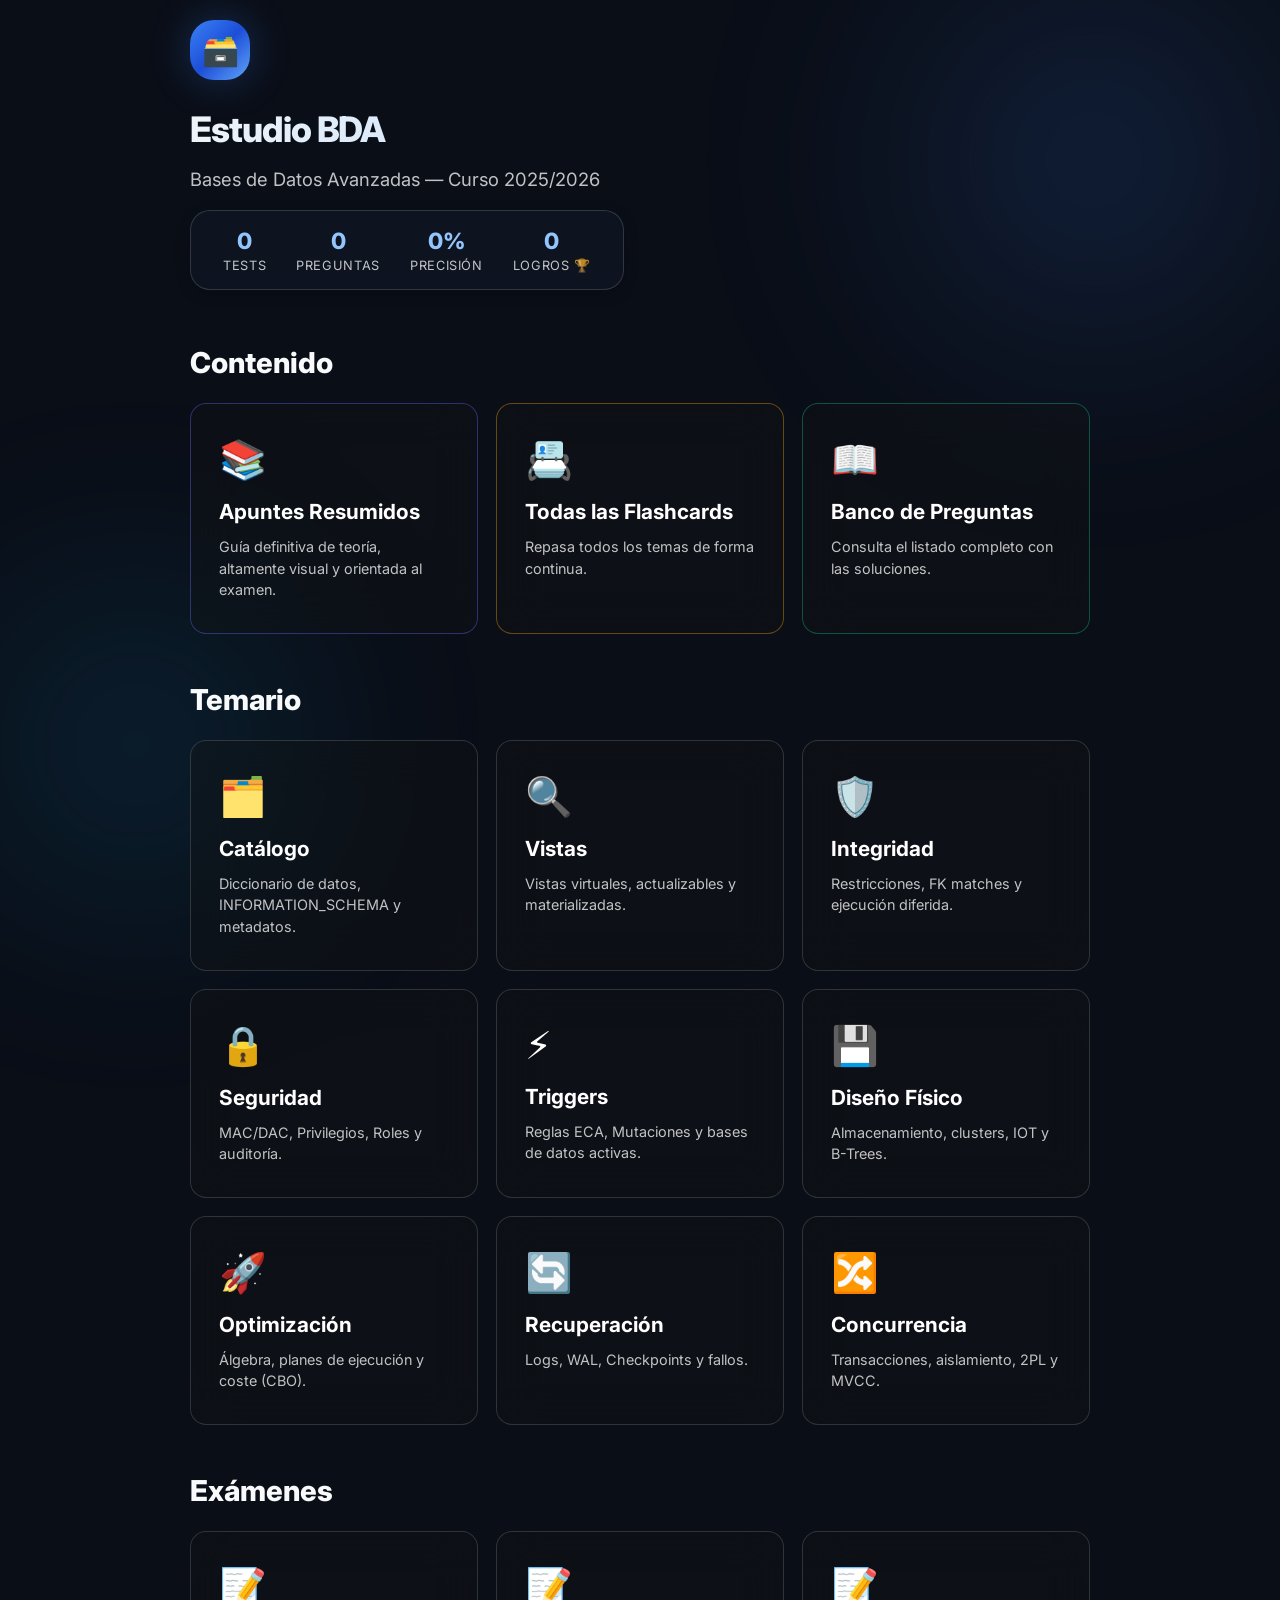
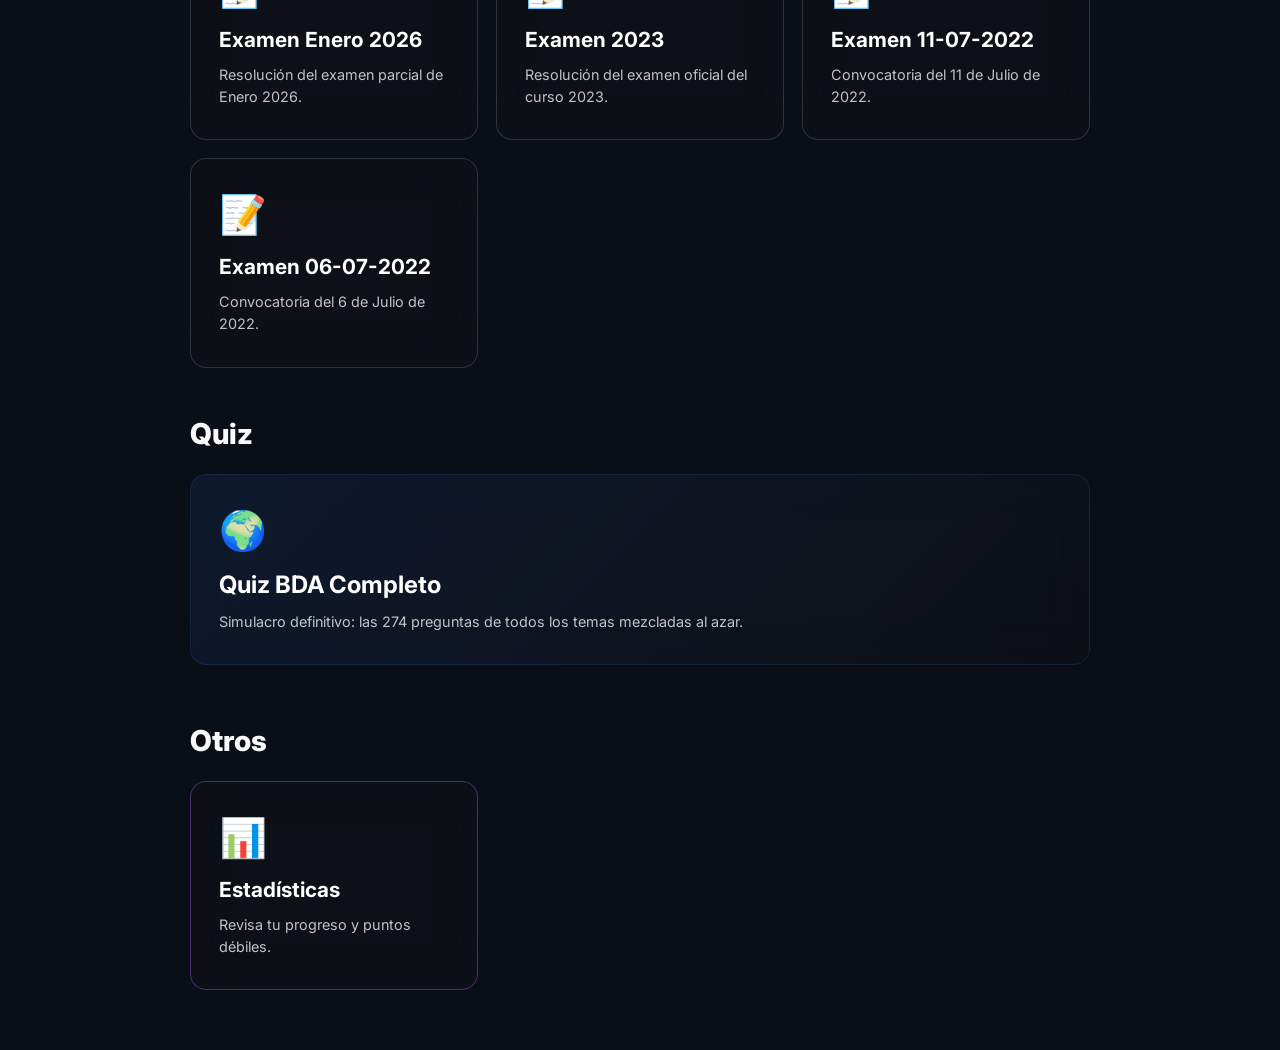
==== commit 3e76c903: "cambio de nombre de la aplicacion" ====
--- a/index.html
+++ b/index.html
@@ -3,7 +3,7 @@
 <head>
   <meta charset="UTF-8">
   <meta name="viewport" content="width=device-width, initial-scale=1.0">
-  <title>Quiz BDA — Portal de Estudio</title>
+  <title>Estudio BDA — Portal de Estudio</title>
   <meta name="description" content="Portal de estudio interactivo para Bases de Datos Avanzadas. Quizzes, estadísticas y banco de preguntas para preparar el examen.">
   <link href="https://fonts.googleapis.com/css2?family=Inter:wght@300;400;500;600;700;800&display=swap" rel="stylesheet">
   <link rel="stylesheet" href="shared/shared.css">
@@ -222,7 +222,7 @@
   <div class="container">
     <div class="hero">
       <div class="hero-badge"><span class="hero-icon">🗃️</span></div>
-      <h1 class="hero-title">Quiz BDA</h1>
+      <h1 class="hero-title">Estudio BDA</h1>
       <p class="hero-subtitle">Bases de Datos Avanzadas — Curso 2025/2026</p>
     </div>
 
@@ -250,79 +250,79 @@
       </a>
 
       <h2 class="section-title">Temario</h2>
-      <a href="quiz-bda/index.html?mode=category&category=catalogo" class="bento-card">
+      <a href="estudio-bda/index.html?mode=category&category=catalogo" class="bento-card">
         <span class="bento-card-icon">🗂️</span>
         <span class="bento-card-title">Catálogo</span>
         <span class="bento-card-desc">Diccionario de datos, INFORMATION_SCHEMA y metadatos.</span>
       </a>
-      <a href="quiz-bda/index.html?mode=category&category=vistas" class="bento-card">
+      <a href="estudio-bda/index.html?mode=category&category=vistas" class="bento-card">
         <span class="bento-card-icon">🔍</span>
         <span class="bento-card-title">Vistas</span>
         <span class="bento-card-desc">Vistas virtuales, actualizables y materializadas.</span>
       </a>
-      <a href="quiz-bda/index.html?mode=category&category=integridade" class="bento-card">
+      <a href="estudio-bda/index.html?mode=category&category=integridade" class="bento-card">
         <span class="bento-card-icon">🛡️</span>
         <span class="bento-card-title">Integridad</span>
         <span class="bento-card-desc">Restricciones, FK matches y ejecución diferida.</span>
       </a>
-      <a href="quiz-bda/index.html?mode=category&category=seguridade" class="bento-card">
+      <a href="estudio-bda/index.html?mode=category&category=seguridade" class="bento-card">
         <span class="bento-card-icon">🔒</span>
         <span class="bento-card-title">Seguridad</span>
         <span class="bento-card-desc">MAC/DAC, Privilegios, Roles y auditoría.</span>
       </a>
-      <a href="quiz-bda/index.html?mode=category&category=activas" class="bento-card">
+      <a href="estudio-bda/index.html?mode=category&category=activas" class="bento-card">
         <span class="bento-card-icon">⚡</span>
         <span class="bento-card-title">Triggers</span>
         <span class="bento-card-desc">Reglas ECA, Mutaciones y bases de datos activas.</span>
       </a>
-      <a href="quiz-bda/index.html?mode=category&category=desenofisico" class="bento-card">
+      <a href="estudio-bda/index.html?mode=category&category=desenofisico" class="bento-card">
         <span class="bento-card-icon">💾</span>
         <span class="bento-card-title">Diseño Físico</span>
         <span class="bento-card-desc">Almacenamiento, clusters, IOT y B-Trees.</span>
       </a>
-      <a href="quiz-bda/index.html?mode=category&category=optimizacion" class="bento-card">
+      <a href="estudio-bda/index.html?mode=category&category=optimizacion" class="bento-card">
         <span class="bento-card-icon">🚀</span>
         <span class="bento-card-title">Optimización</span>
         <span class="bento-card-desc">Álgebra, planes de ejecución y coste (CBO).</span>
       </a>
-      <a href="quiz-bda/index.html?mode=category&category=recuperacion" class="bento-card">
+      <a href="estudio-bda/index.html?mode=category&category=recuperacion" class="bento-card">
         <span class="bento-card-icon">🔄</span>
         <span class="bento-card-title">Recuperación</span>
         <span class="bento-card-desc">Logs, WAL, Checkpoints y fallos.</span>
       </a>
-      <a href="quiz-bda/index.html?mode=category&category=concorrencia" class="bento-card">
+      <a href="estudio-bda/index.html?mode=category&category=concorrencia" class="bento-card">
         <span class="bento-card-icon">🔀</span>
         <span class="bento-card-title">Concurrencia</span>
         <span class="bento-card-desc">Transacciones, aislamiento, 2PL y MVCC.</span>
       </a>
 
       <h2 class="section-title">Exámenes</h2>
-      <a href="quiz-bda/index.html?mode=category&category=examen_2026_enero" class="bento-card">
+      <a href="estudio-bda/index.html?mode=category&category=examen_2026_enero" class="bento-card">
         <span class="bento-card-icon">📝</span>
         <span class="bento-card-title">Examen Enero 2026</span>
         <span class="bento-card-desc">Resolución del examen parcial de Enero 2026.</span>
       </a>
-      <a href="quiz-bda/index.html?mode=category&category=examen_2023" class="bento-card">
+      <a href="estudio-bda/index.html?mode=category&category=examen_2023" class="bento-card">
         <span class="bento-card-icon">📝</span>
         <span class="bento-card-title">Examen 2023</span>
         <span class="bento-card-desc">Resolución del examen oficial del curso 2023.</span>
       </a>
-      <a href="quiz-bda/index.html?mode=category&category=examen_2022_julio_11" class="bento-card">
+      <a href="estudio-bda/index.html?mode=category&category=examen_2022_julio_11" class="bento-card">
         <span class="bento-card-icon">📝</span>
         <span class="bento-card-title">Examen 11-07-2022</span>
         <span class="bento-card-desc">Convocatoria del 11 de Julio de 2022.</span>
       </a>
-      <a href="quiz-bda/index.html?mode=category&category=examen_2022_julio_06" class="bento-card">
+      <a href="estudio-bda/index.html?mode=category&category=examen_2022_julio_06" class="bento-card">
         <span class="bento-card-icon">📝</span>
         <span class="bento-card-title">Examen 06-07-2022</span>
         <span class="bento-card-desc">Convocatoria del 6 de Julio de 2022.</span>
       </a>
 
       <h2 class="section-title">Quiz</h2>
-      <a href="quiz-bda/index.html?mode=all" class="bento-card featured" style="grid-column: 1 / -1; margin-bottom: 10px;">
+      <a href="estudio-bda/index.html?mode=all" class="bento-card featured" style="grid-column: 1 / -1; margin-bottom: 10px;">
         <span class="bento-card-icon">🌍</span>
         <span class="bento-card-title">Quiz BDA Completo</span>
-        <span class="bento-card-desc">Simulacro definitivo: las 231 preguntas de todos los temas mezcladas al azar.</span>
+        <span class="bento-card-desc">Simulacro definitivo: las 274 preguntas de todos los temas mezcladas al azar.</span>
       </a>
 
       <h2 class="section-title">Otros</h2>
@@ -451,7 +451,7 @@
       });
 
       btnQuiz.addEventListener('click', () => {
-        window.location.href = `quiz-bda/index.html?mode=category&category=${currentCategory}`;
+        window.location.href = `estudio-bda/index.html?mode=category&category=${currentCategory}`;
       });
 
       btnFlash.addEventListener('click', () => {
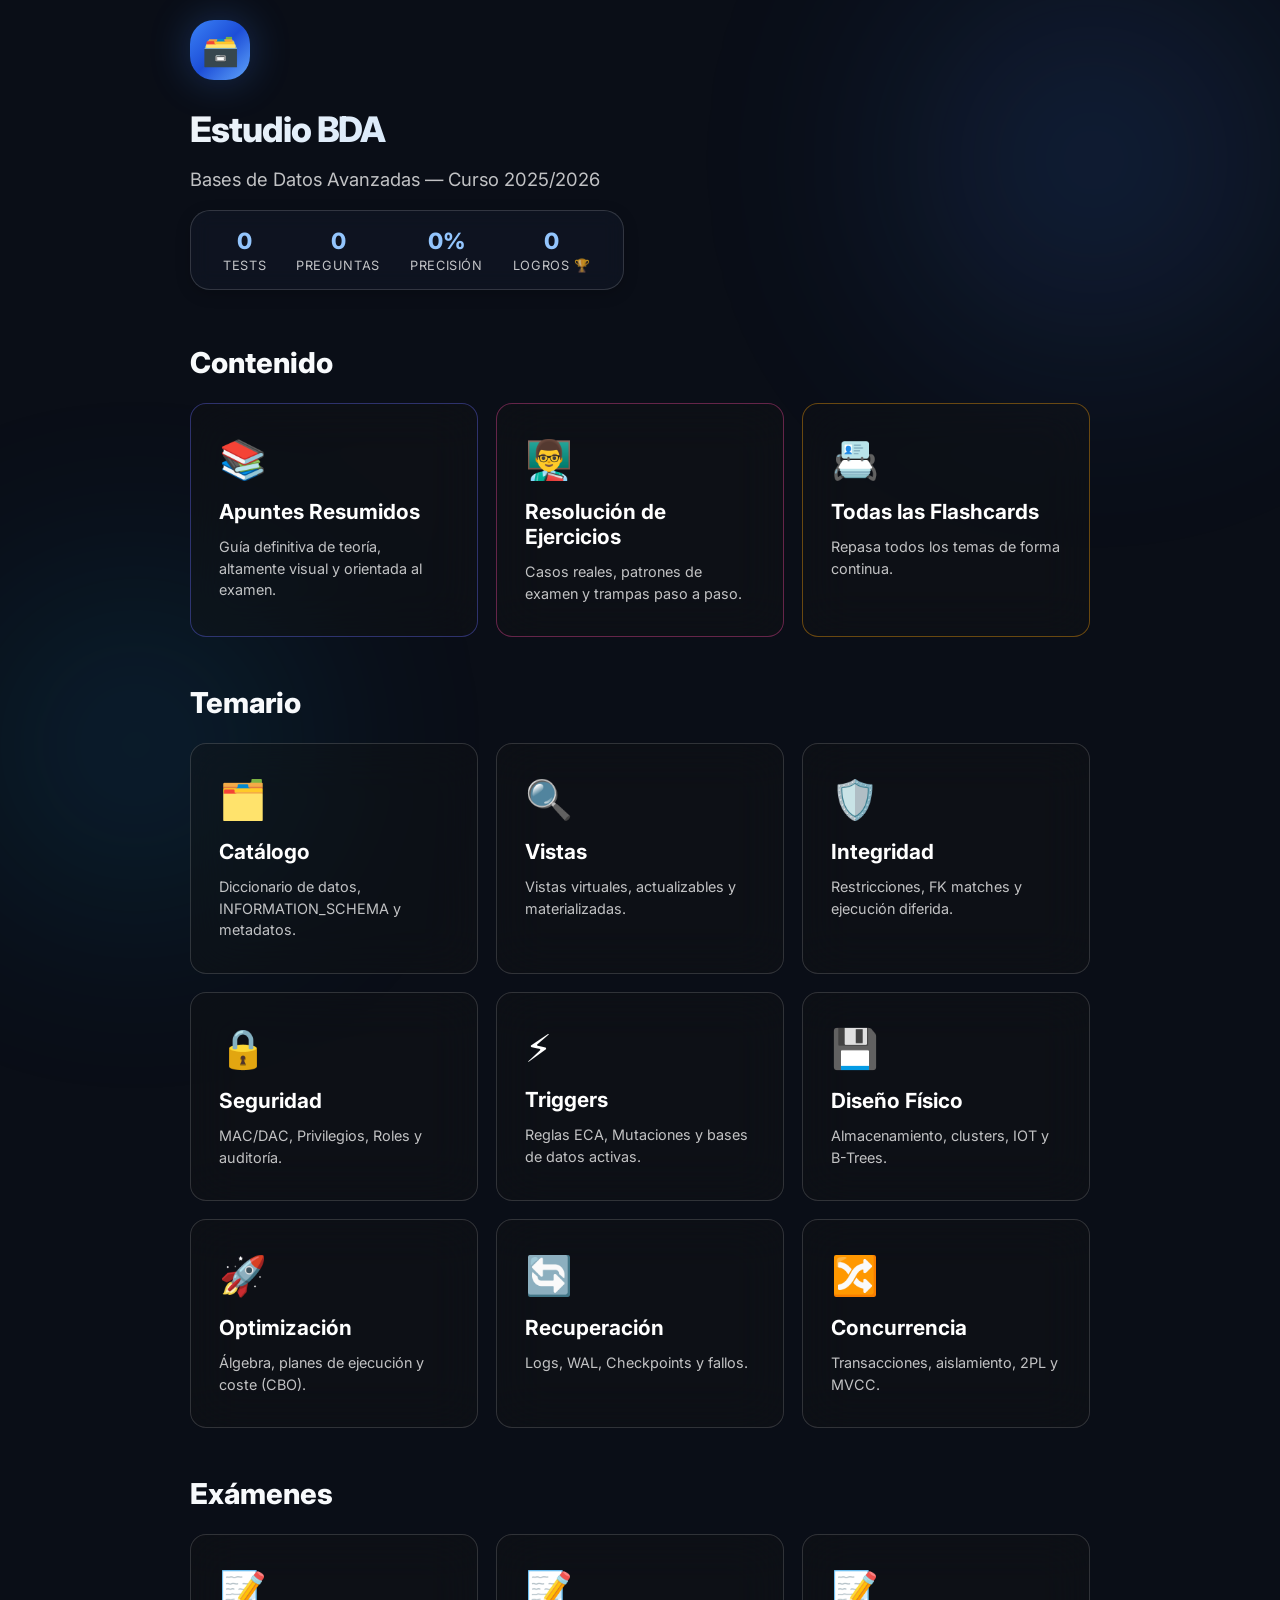
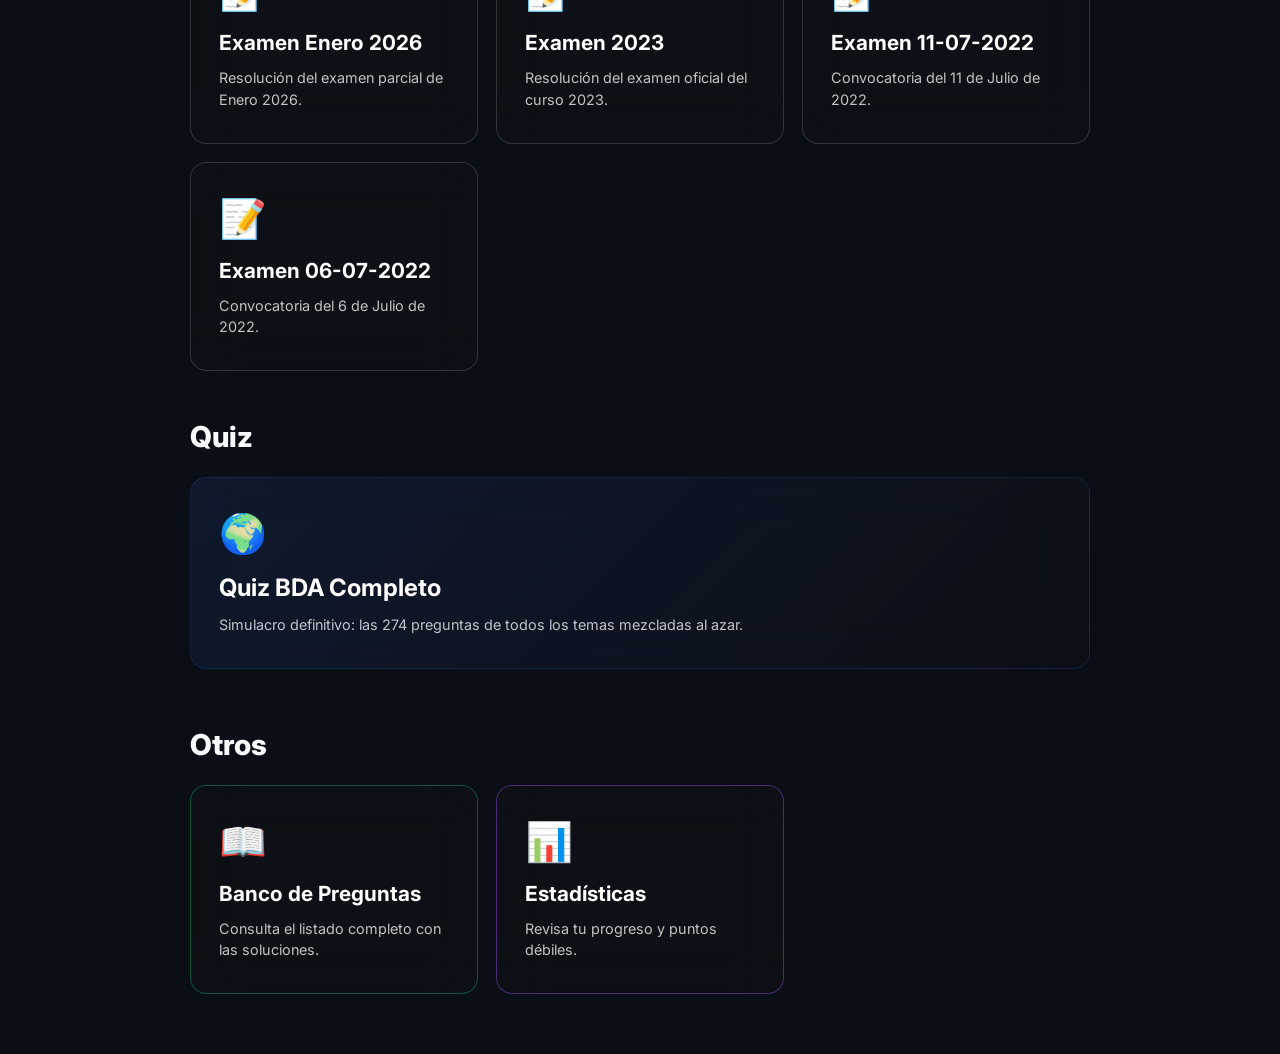
==== commit 31ea54f4: "añadida guia de resolucion de ejercicios a partir de markdown" ====
--- a/index.html
+++ b/index.html
@@ -238,15 +238,15 @@
         <span class="bento-card-title">Apuntes Resumidos</span>
         <span class="bento-card-desc">Guía definitiva de teoría, altamente visual y orientada al examen.</span>
       </a>
+      <a href="guia/index.html" class="bento-card" style="border-color: rgba(236, 72, 153, 0.4);">
+        <span class="bento-card-icon">👨‍🏫</span>
+        <span class="bento-card-title">Resolución de Ejercicios</span>
+        <span class="bento-card-desc">Casos reales, patrones de examen y trampas paso a paso.</span>
+      </a>
       <a href="shared/flashcards.html" class="bento-card" style="border-color: rgba(245, 158, 11, 0.4);">
         <span class="bento-card-icon">📇</span>
         <span class="bento-card-title">Todas las Flashcards</span>
         <span class="bento-card-desc">Repasa todos los temas de forma continua.</span>
-      </a>
-      <a href="banco-preguntas/index.html" class="bento-card" style="border-color: rgba(16, 185, 129, 0.4);">
-        <span class="bento-card-icon">📖</span>
-        <span class="bento-card-title">Banco de Preguntas</span>
-        <span class="bento-card-desc">Consulta el listado completo con las soluciones.</span>
       </a>
 
       <h2 class="section-title">Temario</h2>
@@ -326,6 +326,11 @@
       </a>
 
       <h2 class="section-title">Otros</h2>
+      <a href="banco-preguntas/index.html" class="bento-card" style="border-color: rgba(16, 185, 129, 0.4);">
+        <span class="bento-card-icon">📖</span>
+        <span class="bento-card-title">Banco de Preguntas</span>
+        <span class="bento-card-desc">Consulta el listado completo con las soluciones.</span>
+      </a>
       <a href="estadisticas/index.html" class="bento-card" style="border-color: rgba(168, 85, 247, 0.4);">
         <span class="bento-card-icon">📊</span>
         <span class="bento-card-title">Estadísticas</span>
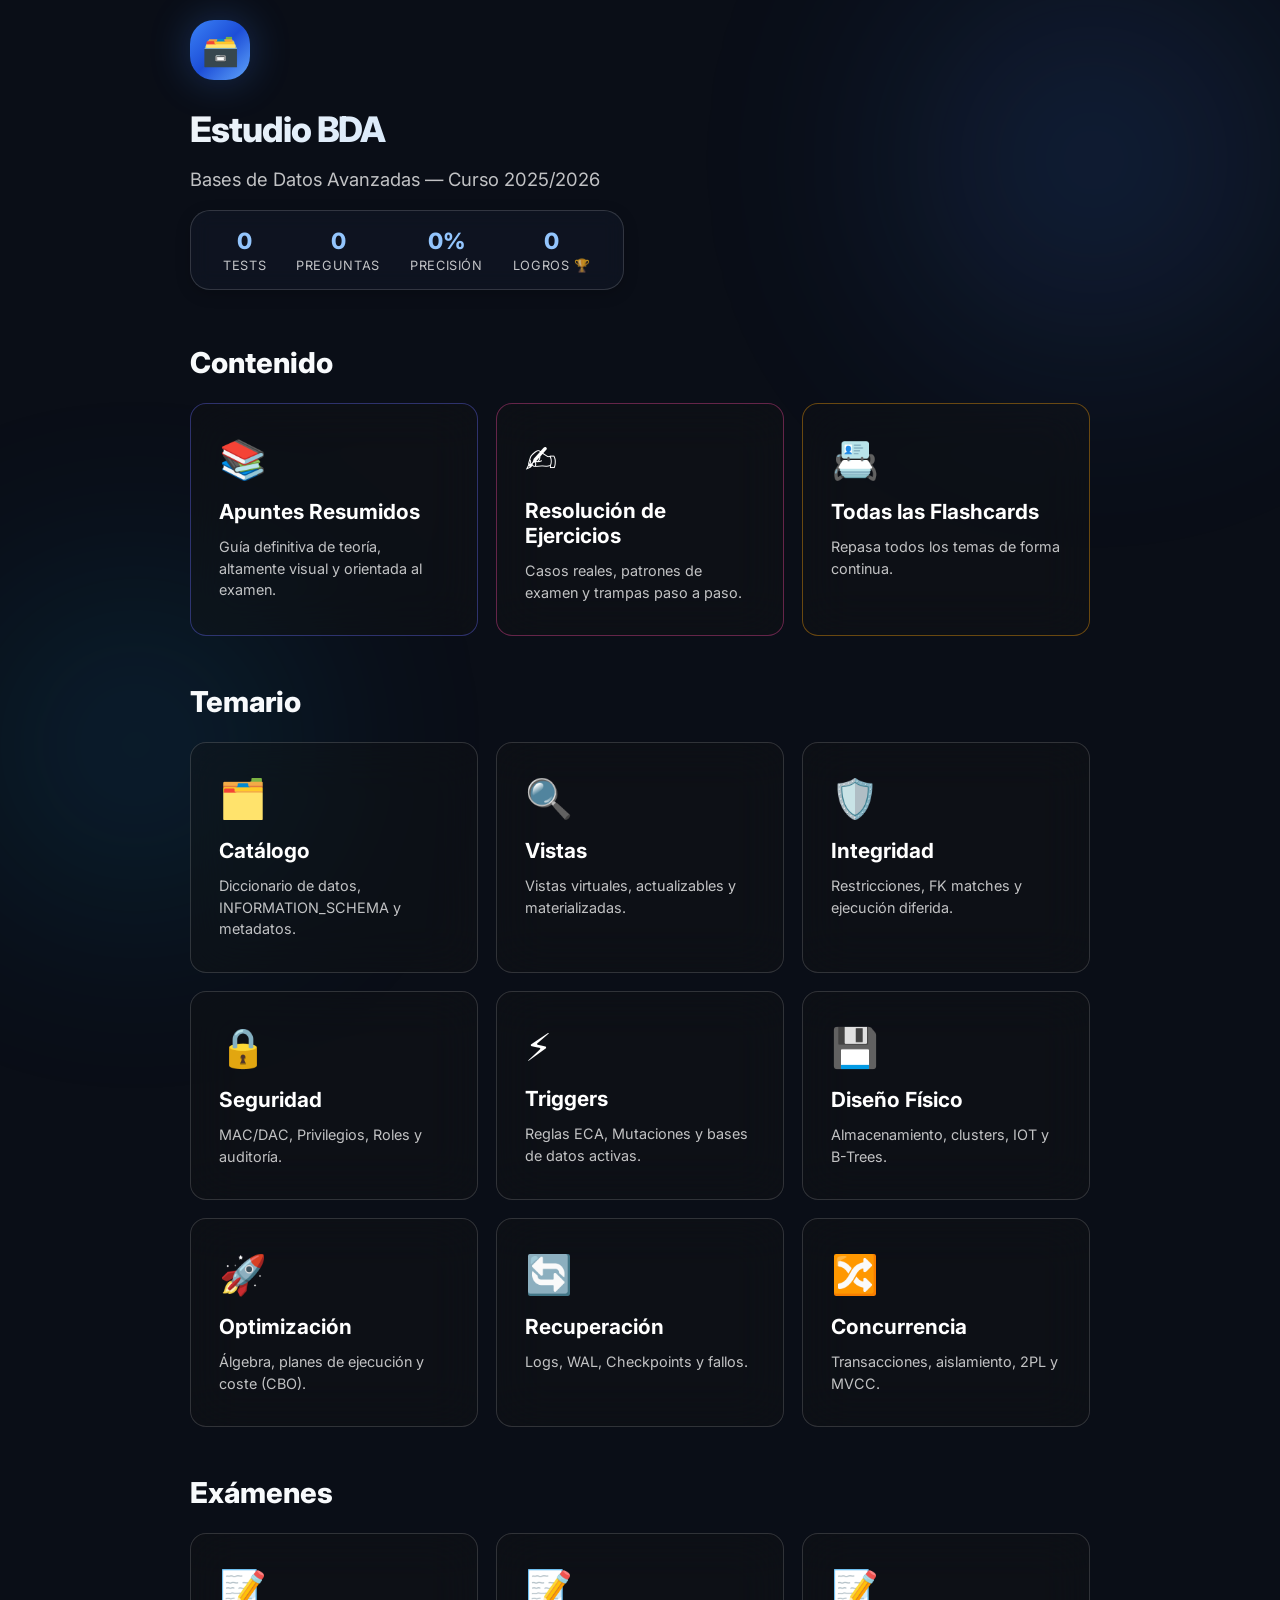
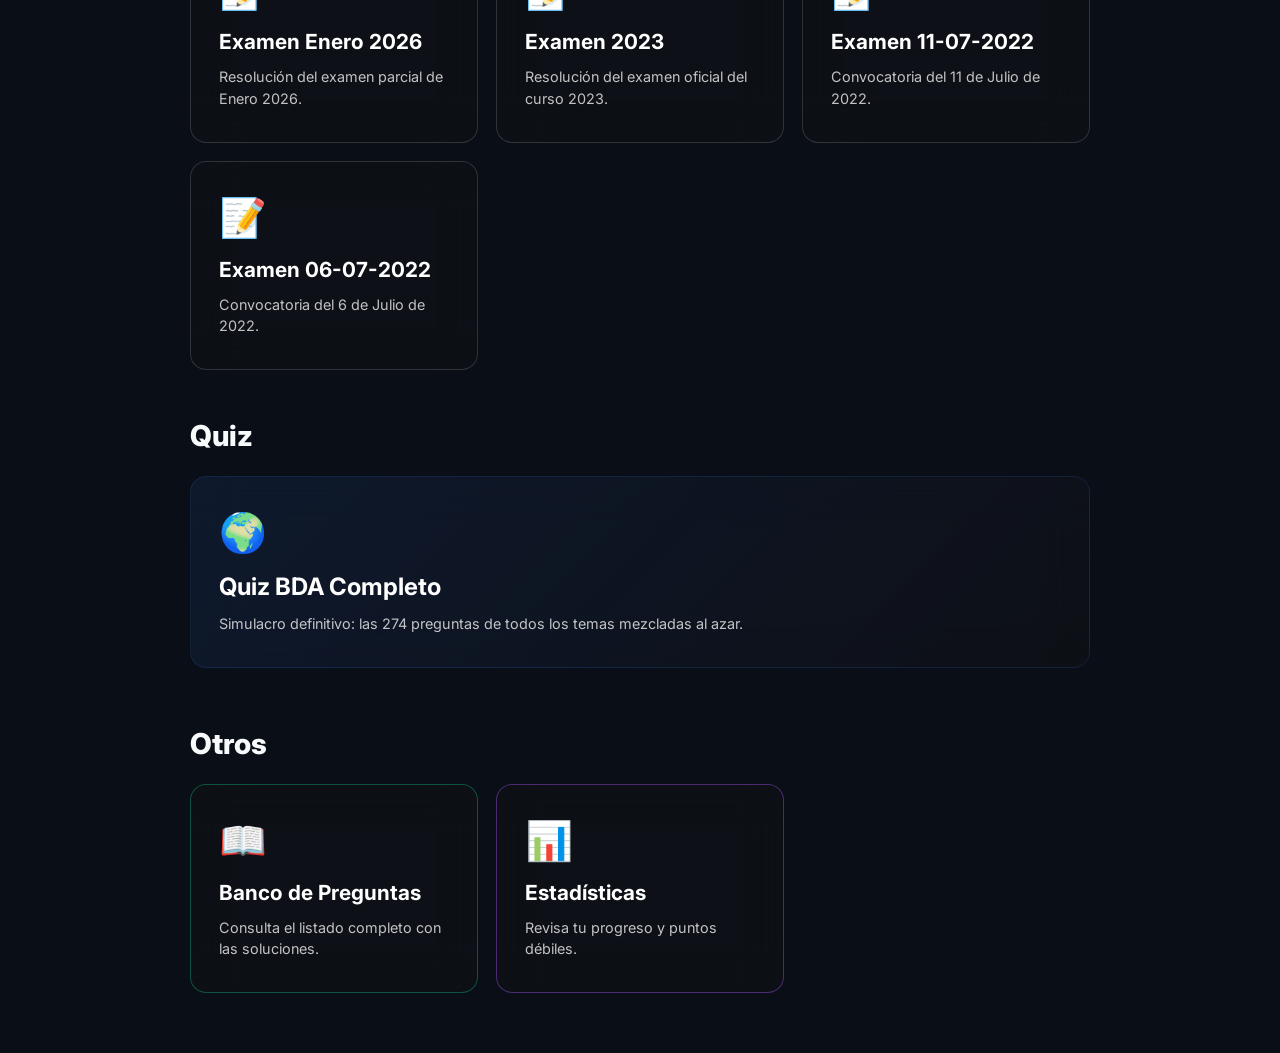
==== commit 05f263d3: "fix: unificar ui, orden del temario y formato de preguntas" ====
--- a/index.html
+++ b/index.html
@@ -239,7 +239,7 @@
         <span class="bento-card-desc">Guía definitiva de teoría, altamente visual y orientada al examen.</span>
       </a>
       <a href="guia/index.html" class="bento-card" style="border-color: rgba(236, 72, 153, 0.4);">
-        <span class="bento-card-icon">👨‍🏫</span>
+        <span class="bento-card-icon">✍️</span>
         <span class="bento-card-title">Resolución de Ejercicios</span>
         <span class="bento-card-desc">Casos reales, patrones de examen y trampas paso a paso.</span>
       </a>
@@ -347,6 +347,13 @@
       <p class="modal-subtitle">¿Cómo quieres estudiar este tema?</p>
       
       <div class="modal-options">
+        <button class="modal-option-btn primary" id="btn-start-examen" style="display: none;">
+          <span class="btn-emoji">📄</span>
+          <div class="btn-text">
+            <strong>Examen Completo</strong>
+            <span>Ver la resolución completa del examen original.</span>
+          </div>
+        </button>
         <button class="modal-option-btn primary" id="btn-start-quiz">
           <span class="btn-emoji">📝</span>
           <div class="btn-text">
@@ -424,6 +431,7 @@
       const titleEl = document.getElementById('modal-title');
       const iconEl = document.getElementById('modal-icon');
       const btnQuiz = document.getElementById('btn-start-quiz');
+      const btnExamen = document.getElementById('btn-start-examen');
       const btnFlash = document.getElementById('btn-start-flashcards');
       const btnResumen = document.getElementById('btn-start-resumen');
 
@@ -439,9 +447,11 @@
             if (currentCategory.startsWith('examen')) {
               btnFlash.style.display = 'none';
               btnResumen.style.display = 'none';
+              btnExamen.style.display = 'flex';
             } else {
               btnFlash.style.display = 'flex';
               btnResumen.style.display = 'flex';
+              btnExamen.style.display = 'none';
             }
             titleEl.textContent = card.querySelector('.bento-card-title').textContent;
             iconEl.textContent = card.querySelector('.bento-card-icon').textContent;
@@ -458,6 +468,10 @@
       btnQuiz.addEventListener('click', () => {
         window.location.href = `estudio-bda/index.html?mode=category&category=${currentCategory}`;
       });
+      
+      btnExamen.addEventListener('click', () => {
+        window.location.href = `guia/${currentCategory}.html`;
+      });
 
       btnFlash.addEventListener('click', () => {
         window.location.href = `shared/flashcards.html?topic=${currentCategory}`;
--- a/shared/shared.css
+++ b/shared/shared.css
@@ -508,6 +508,13 @@
   color: var(--text-secondary) !important;
 }
 body.light-theme .btn-icon:hover {
+  background: var(--bg-hover);
+}
+
+.back-btn { display: flex; align-items: center; gap: 10px; color: var(--text-primary); text-decoration: none; font-weight: 600; font-size: 0.95rem; background: var(--bg-card); padding: 10px 16px; border-radius: 8px; border: 1px solid var(--border-subtle); transition: all 0.2s; }
+.back-btn:hover { background: var(--accent); border-color: var(--accent); }
+
+body.light-theme .btn-icon:hover {
   background: rgba(0, 0, 0, 0.1) !important;
   color: var(--text-primary) !important;
 }
@@ -536,3 +543,26 @@
   background: rgba(0, 0, 0, 0.1) !important;
   color: var(--text-primary) !important;
 }
+
+/* Global code style override */
+pre, pre[class*="language-"], code[class*="language-"], pre[class*="language-"] *, code[class*="language-"] * {
+  font-family: 'JetBrains Mono', monospace !important;
+  font-weight: bold !important;
+}
+
+/* Global inline code style */
+code:not([class*="language-"]) {
+  font-family: 'JetBrains Mono', monospace, sans-serif;
+  background: rgba(0, 0, 0, 0.4) !important;
+  padding: 2px 6px;
+  border-radius: 4px;
+  color: #f3f4f6 !important;
+  font-weight: 600;
+  text-shadow: none !important;
+  border: 1px solid rgba(255,255,255,0.05);
+}
+
+body.light-theme code:not([class*="language-"]) {
+  background: rgba(0, 0, 0, 0.05) !important;
+  color: #1f2937 !important;
+}
